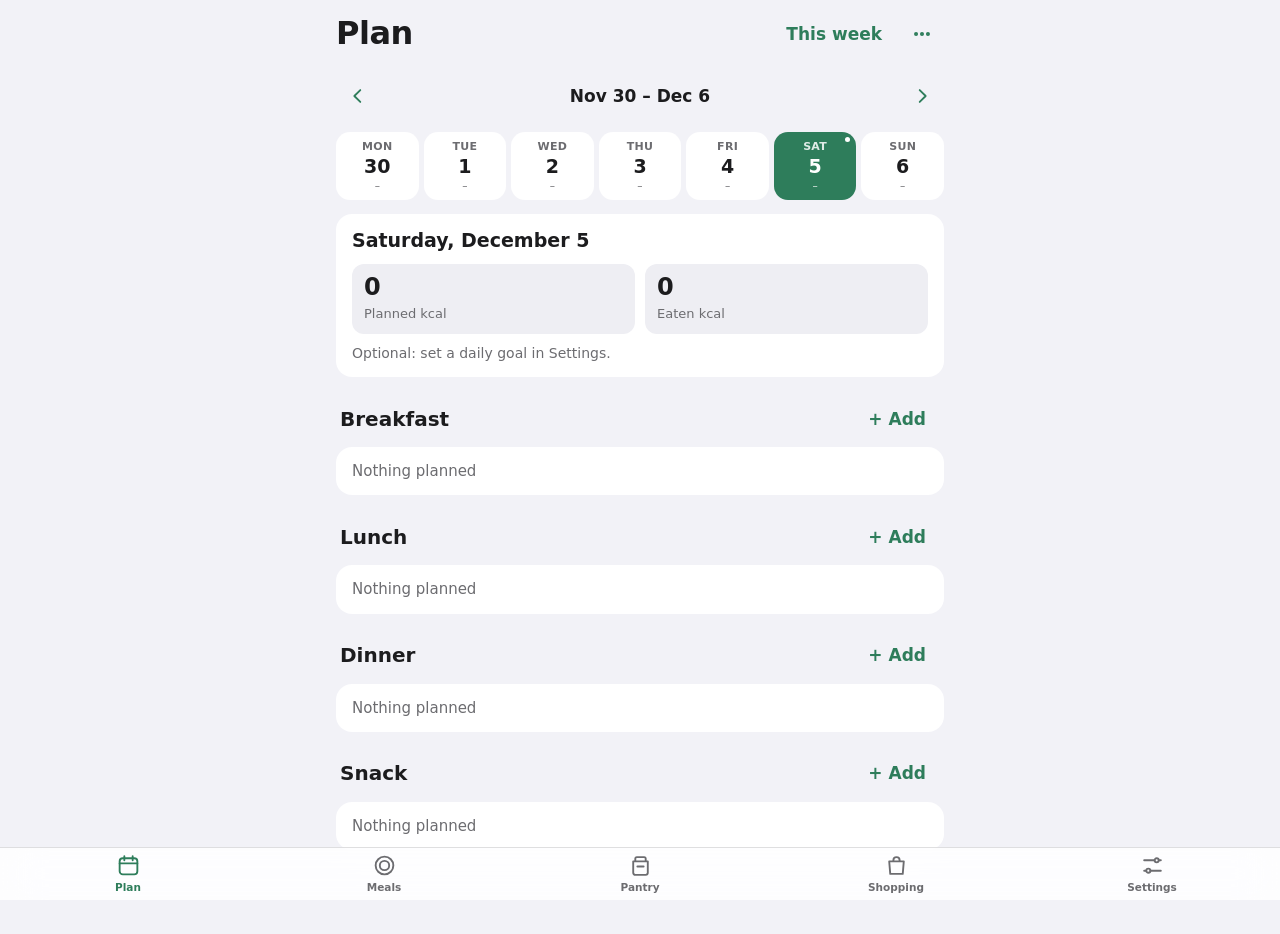
==== index.html @ 55f956f8 "Healthy Eating v1: pantry/shopping, meals with calories, weekly planner Co-Authored-By: Claude Opus " ====
<!doctype html>
<html lang="en">
<head>
<meta charset="utf-8">
<meta name="viewport" content="width=device-width, initial-scale=1, viewport-fit=cover">
<title>Healthy Eating</title>
<meta name="description" content="Plan meals, track your pantry and keep a calm eye on calories.">
<meta name="theme-color" content="#f2f2f7" media="(prefers-color-scheme: light)">
<meta name="theme-color" content="#000000" media="(prefers-color-scheme: dark)">
<meta name="color-scheme" content="light dark">
<meta name="apple-mobile-web-app-capable" content="yes">
<meta name="mobile-web-app-capable" content="yes">
<meta name="apple-mobile-web-app-status-bar-style" content="black-translucent">
<meta name="apple-mobile-web-app-title" content="Eats">
<link rel="apple-touch-icon" href="apple-touch-icon.png">
<link rel="icon" type="image/png" href="icon-192.png">
<link rel="manifest" href="manifest.webmanifest">
<link rel="stylesheet" href="styles.css">
</head>
<body>
<main id="view" aria-live="polite"></main>

<nav id="tabbar" aria-label="Main">
  <button data-tab="plan" aria-label="Plan"><svg viewBox="0 0 24 24" aria-hidden="true"><rect x="3.5" y="5" width="17" height="15.5" rx="3"/><path d="M3.5 10h17M8 3v4M16 3v4"/></svg><span>Plan</span></button>
  <button data-tab="meals" aria-label="Meals"><svg viewBox="0 0 24 24" aria-hidden="true"><circle cx="12" cy="12" r="8.5"/><circle cx="12" cy="12" r="4.5"/></svg><span>Meals</span></button>
  <button data-tab="pantry" aria-label="Pantry"><svg viewBox="0 0 24 24" aria-hidden="true"><path d="M5 8h14v11a2 2 0 0 1-2 2H7a2 2 0 0 1-2-2zM7 8V5.5A1.5 1.5 0 0 1 8.5 4h7A1.5 1.5 0 0 1 17 5.5V8M9 13h6"/></svg><span>Pantry</span></button>
  <button data-tab="shopping" aria-label="Shopping"><svg viewBox="0 0 24 24" aria-hidden="true"><path d="M5 8h14l-1 12H6zM9 8V7a3 3 0 0 1 6 0v1"/></svg><span>Shopping</span><b id="badge" hidden>0</b></button>
  <button data-tab="settings" aria-label="Settings"><svg viewBox="0 0 24 24" aria-hidden="true"><path d="M4 7h10M18 7h2M4 17h2M10 17h10"/><circle cx="16" cy="7" r="2"/><circle cx="8" cy="17" r="2"/></svg><span>Settings</span></button>
</nav>

<div id="sheets"></div>
<div id="toast" role="status" aria-live="polite" hidden></div>
<noscript><p style="padding:24px;font-family:-apple-system,sans-serif">Healthy Eating needs JavaScript to run.</p></noscript>
<script src="app.js"></script>
</body>
</html>
---- styles.css ----
:root {
  --bg: #f2f2f7; --card: #ffffff; --text: #1c1c1e; --muted: #6c6c70;
  --line: rgba(60,60,67,.16); --field: #eeeef3;
  --accent: #2e7d5b; --accent-ink: #ffffff; --accent-soft: #e0f1e7; --accent-text: #1f6045;
  --warn-soft: #fdf0d9; --warn-text: #7a4f00;
  --danger: #c93c32; --track: #e3e3e8;
  --tab-h: 52px;
  --sat: env(safe-area-inset-top, 0px); --sab: env(safe-area-inset-bottom, 0px);
  --sal: env(safe-area-inset-left, 0px); --sar: env(safe-area-inset-right, 0px);
  color-scheme: light dark;
}
@media (prefers-color-scheme: dark) {
  :root {
    --bg: #000000; --card: #1c1c1e; --text: #f2f2f7; --muted: #9a9aa1;
    --line: rgba(235,235,245,.16); --field: #2c2c2e;
    --accent: #4cc38a; --accent-ink: #04251a; --accent-soft: #15382a; --accent-text: #8fe0b8;
    --warn-soft: #3a2f14; --warn-text: #f1c872;
    --danger: #ff6b60; --track: #2c2c2e;
  }
}
* { box-sizing: border-box; -webkit-tap-highlight-color: transparent; }
html { -webkit-text-size-adjust: 100%; background: var(--bg); }
body {
  margin: 0; background: var(--bg); color: var(--text);
  font: 17px/1.35 -apple-system, BlinkMacSystemFont, "SF Pro Text", "Helvetica Neue", system-ui, sans-serif;
  -webkit-font-smoothing: antialiased; min-height: 100vh; min-height: 100dvh;
}
body.locked { overflow: hidden; }
button { font: inherit; color: inherit; background: none; border: 0; padding: 0; cursor: pointer; touch-action: manipulation; }
button:disabled { opacity: .45; cursor: default; }
input, textarea, select { font: inherit; font-size: 16px; color: var(--text); }
h1, h2, h3, p { margin: 0; }
[hidden] { display: none !important; }
:focus-visible { outline: 2px solid var(--accent); outline-offset: 2px; }

#view {
  max-width: 640px; margin: 0 auto;
  padding: calc(var(--sat) + 8px) calc(var(--sar) + 16px) calc(var(--tab-h) + var(--sab) + 32px) calc(var(--sal) + 16px);
}
.view > * + * { margin-top: 14px; }

/* header */
.top { display: flex; align-items: center; justify-content: space-between; min-height: 52px; gap: 8px; }
.top h1 { font-size: 32px; font-weight: 800; letter-spacing: -.5px; }
.top-actions { display: flex; align-items: center; gap: 4px; }
.sub { color: var(--muted); font-size: 14px; }

.icon-btn { width: 44px; height: 44px; display: inline-grid; place-items: center; border-radius: 22px; color: var(--accent); }
.icon-btn:active { background: var(--field); }
.icon-btn svg, .tick svg { width: 22px; height: 22px; fill: none; stroke: currentColor; stroke-width: 2; stroke-linecap: round; stroke-linejoin: round; }
.icon-btn.muted { color: var(--muted); }

.pill-btn { min-height: 44px; padding: 0 14px; border-radius: 22px; color: var(--accent); font-weight: 600; }
.pill-btn:active { background: var(--field); }
.btn { min-height: 48px; padding: 0 20px; border-radius: 14px; font-weight: 600; background: var(--accent); color: var(--accent-ink); display: inline-flex; align-items: center; justify-content: center; gap: 6px; }
.btn:active { filter: brightness(.92); }
.btn.secondary { background: var(--field); color: var(--text); }
.btn.tonal { background: var(--accent-soft); color: var(--accent-text); }
.btn.danger { background: var(--field); color: var(--danger); }
.btn.block { width: 100%; }

/* cards & lists */
.card { background: var(--card); border-radius: 16px; overflow: hidden; }
.pad { padding: 14px 16px; }
.group-title { font-size: 13px; font-weight: 600; text-transform: uppercase; letter-spacing: .5px; color: var(--muted); margin: 18px 4px 6px; }
.row { display: flex; align-items: center; gap: 8px; min-height: 52px; padding: 8px 8px 8px 16px; position: relative; text-align: left; width: 100%; }
.row + .row::before { content: ""; position: absolute; top: 0; left: 16px; right: 0; border-top: .5px solid var(--line); }
.row .grow { flex: 1; min-width: 0; }
.row .name { font-weight: 500; overflow-wrap: anywhere; }
.row .meta { font-size: 13px; color: var(--muted); }
button.row:active { background: var(--field); }

.empty { text-align: center; color: var(--muted); padding: 36px 24px; font-size: 15px; }
.empty strong { display: block; color: var(--text); font-size: 17px; margin-bottom: 4px; }

/* forms */
.field { display: block; }
.field > span { display: block; font-size: 13px; font-weight: 600; color: var(--muted); margin: 0 4px 6px; }
.input { width: 100%; min-height: 48px; padding: 10px 14px; border: 0; border-radius: 12px; background: var(--field); outline: none; -webkit-appearance: none; appearance: none; }
.input:focus { box-shadow: 0 0 0 2px var(--accent); }
textarea.input { min-height: 84px; resize: vertical; }
.form-row { display: flex; gap: 8px; }
.form-row > * { flex: 1; min-width: 0; }
.form-row > .btn { flex: 0 0 auto; }
.stack > * + * { margin-top: 12px; }
.err { color: var(--danger); font-size: 14px; margin: 6px 4px 0; }
.search { position: relative; }
.search .input { padding-left: 38px; }
.search svg { position: absolute; left: 12px; top: 15px; width: 18px; height: 18px; stroke: var(--muted); fill: none; stroke-width: 2; stroke-linecap: round; }

.chips { display: flex; gap: 8px; flex-wrap: wrap; }
.chip { min-height: 36px; padding: 0 14px; border-radius: 18px; background: var(--card); font-size: 15px; font-weight: 500; border: 1px solid var(--line); }
.chip[aria-pressed="true"] { background: var(--accent); color: var(--accent-ink); border-color: var(--accent); }
.seg { display: flex; background: var(--field); border-radius: 12px; padding: 3px; gap: 2px; }
.seg button { flex: 1; min-height: 44px; border-radius: 10px; font-weight: 600; font-size: 15px; color: var(--muted); }
.seg button[aria-pressed="true"] { background: var(--card); color: var(--text); box-shadow: 0 1px 3px rgba(0,0,0,.15); }

.tag { display: inline-block; font-size: 12.5px; font-weight: 600; padding: 2px 9px; border-radius: 10px; margin-top: 3px; max-width: 100%; overflow-wrap: anywhere; }
.tag.ok { background: var(--accent-soft); color: var(--accent-text); }
.tag.warn { background: var(--warn-soft); color: var(--warn-text); }
.tag.plain { background: var(--field); color: var(--muted); }
.kcal { font-variant-numeric: tabular-nums; color: var(--muted); font-size: 15px; white-space: nowrap; padding-right: 8px; }

.toggle { min-width: 64px; min-height: 36px; padding: 0 12px; border-radius: 18px; font-weight: 600; font-size: 14px; margin-right: 4px; background: var(--accent-soft); color: var(--accent-text); }
.toggle[aria-checked="false"] { background: var(--warn-soft); color: var(--warn-text); }
.toggle-wrap { min-height: 44px; display: grid; place-items: center; }

.circle { width: 44px; height: 44px; display: grid; place-items: center; flex: none; }
.circle i { width: 26px; height: 26px; border-radius: 50%; border: 2px solid var(--muted); display: grid; place-items: center; color: transparent; transition: background .12s; }
.circle i svg { width: 15px; height: 15px; fill: none; stroke: currentColor; stroke-width: 3.2; stroke-linecap: round; stroke-linejoin: round; }
.circle[aria-checked="true"] i { background: var(--accent); border-color: var(--accent); color: var(--accent-ink); }

/* plan */
.weeknav { display: flex; align-items: center; justify-content: space-between; }
.weeknav .range { font-weight: 600; font-size: 17px; text-align: center; flex: 1; }
.days { display: grid; grid-template-columns: repeat(7, 1fr); gap: 5px; }
.day { min-height: 68px; border-radius: 14px; background: var(--card); display: flex; flex-direction: column; align-items: center; justify-content: center; gap: 1px; padding: 6px 0; position: relative; }
.day .dow { font-size: 11px; font-weight: 600; text-transform: uppercase; color: var(--muted); letter-spacing: .3px; }
.day .num { font-size: 19px; font-weight: 700; line-height: 1.1; }
.day .tot { font-size: 10.5px; color: var(--muted); font-variant-numeric: tabular-nums; min-height: 13px; }
.day[aria-pressed="true"] { background: var(--accent); color: var(--accent-ink); }
.day[aria-pressed="true"] .dow, .day[aria-pressed="true"] .tot { color: inherit; opacity: .85; }
.day.today:not([aria-pressed="true"]) .num { color: var(--accent); }
.day.today::after { content: ""; position: absolute; top: 5px; right: 6px; width: 5px; height: 5px; border-radius: 50%; background: var(--accent); }
.day[aria-pressed="true"].today::after { background: var(--accent-ink); }

.summary .date { font-weight: 700; font-size: 19px; }
.stats { display: grid; grid-template-columns: 1fr 1fr; gap: 10px; margin-top: 10px; }
.stat { background: var(--field); border-radius: 12px; padding: 10px 12px; }
.stat b { display: block; font-size: 24px; font-weight: 700; font-variant-numeric: tabular-nums; line-height: 1.15; }
.stat span { font-size: 13px; color: var(--muted); }
.goal { margin-top: 12px; }
.goal .line { display: flex; justify-content: space-between; font-size: 15px; margin-bottom: 6px; }
.goal .line b { font-variant-numeric: tabular-nums; }
.bar { height: 10px; border-radius: 5px; background: var(--track); overflow: hidden; }
.bar > i { display: block; height: 100%; background: var(--accent); border-radius: 5px; transition: width .25s; }

.slot-head { display: flex; align-items: center; justify-content: space-between; margin: 20px 4px 6px; min-height: 44px; }
.slot-head h2 { font-size: 20px; font-weight: 700; }
.slot-head .sub { margin-left: 8px; font-weight: 500; }
.slot-head .left { display: flex; align-items: baseline; }
.entry { padding-left: 2px; }
.entry .name.done { color: var(--muted); }
.slot-empty { padding: 14px 16px; color: var(--muted); font-size: 15px; }

/* tab bar */
#tabbar {
  position: fixed; left: 0; right: 0; bottom: 0; z-index: 20; display: grid; grid-template-columns: repeat(5, 1fr);
  padding: 0 var(--sar) var(--sab) var(--sal);
  background: color-mix(in srgb, var(--card) 86%, transparent);
  -webkit-backdrop-filter: saturate(180%) blur(20px); backdrop-filter: saturate(180%) blur(20px);
  border-top: .5px solid var(--line);
}
#tabbar button { height: var(--tab-h); min-width: 44px; display: flex; flex-direction: column; align-items: center; justify-content: center; gap: 2px; color: var(--muted); font-size: 10.5px; font-weight: 600; position: relative; }
#tabbar svg { width: 25px; height: 25px; fill: none; stroke: currentColor; stroke-width: 1.8; stroke-linecap: round; stroke-linejoin: round; }
#tabbar button[aria-current="page"] { color: var(--accent); }
#badge { position: absolute; top: 3px; left: calc(50% + 6px); min-width: 18px; height: 18px; padding: 0 5px; border-radius: 9px; background: var(--accent); color: var(--accent-ink); font-size: 11px; line-height: 18px; text-align: center; font-weight: 700; }

/* sheets */
#sheets { position: relative; z-index: 50; }
.backdrop { position: fixed; inset: 0; background: rgba(0,0,0,.4); display: flex; align-items: flex-end; justify-content: center; animation: fade .18s ease-out; }
.sheet { background: var(--bg); width: 100%; max-width: 640px; max-height: 90vh; max-height: 90dvh; border-radius: 20px 20px 0 0; display: flex; flex-direction: column; animation: up .22s ease-out; overflow: hidden; }
.sheet-head { display: flex; align-items: center; justify-content: space-between; padding: 6px 8px 0 20px; min-height: 56px; flex: none; }
.sheet-head h2 { font-size: 20px; font-weight: 700; }
.sheet-body { overflow-y: auto; -webkit-overflow-scrolling: touch; padding: 8px 16px 16px; flex: 1; overscroll-behavior: contain; }
.sheet-foot { padding: 10px 16px calc(var(--sab) + 12px); border-top: .5px solid var(--line); background: var(--bg); flex: none; display: flex; gap: 8px; }
.sheet-foot .btn { flex: 1; }
.sheet-body > * + * { margin-top: 14px; }
.sheet .card .row { padding-left: 14px; }
@keyframes up { from { transform: translateY(40px); opacity: .6; } }
@keyframes fade { from { opacity: 0; } }

#toast { position: fixed; left: 50%; transform: translateX(-50%); bottom: calc(var(--tab-h) + var(--sab) + 14px); z-index: 80; background: #2b2b2e; color: #fff; border-radius: 14px; padding: 4px 6px 4px 16px; display: flex; align-items: center; gap: 4px; max-width: min(92vw, 520px); box-shadow: 0 6px 24px rgba(0,0,0,.3); font-size: 15px; min-height: 48px; }
#toast button { min-height: 44px; padding: 0 12px; color: #7fe0ae; font-weight: 700; }
@media (prefers-color-scheme: dark) { #toast { background: #3a3a3c; } }

.warn-banner { background: var(--warn-soft); color: var(--warn-text); border-radius: 14px; padding: 12px 14px; font-size: 14.5px; }
.pick-list { max-height: 38vh; overflow-y: auto; }
.pick-row .name { font-weight: 500; }
.pick-row[aria-checked="true"] .name { color: var(--accent-text); }
.about { text-align: center; color: var(--muted); font-size: 13px; padding: 12px 0; }
.setting-desc { color: var(--muted); font-size: 14px; margin-bottom: 10px; }
.hidden-file { position: absolute; width: 1px; height: 1px; opacity: 0; pointer-events: none; }
@media (prefers-reduced-motion: reduce) { * { animation: none !important; transition: none !important; } }
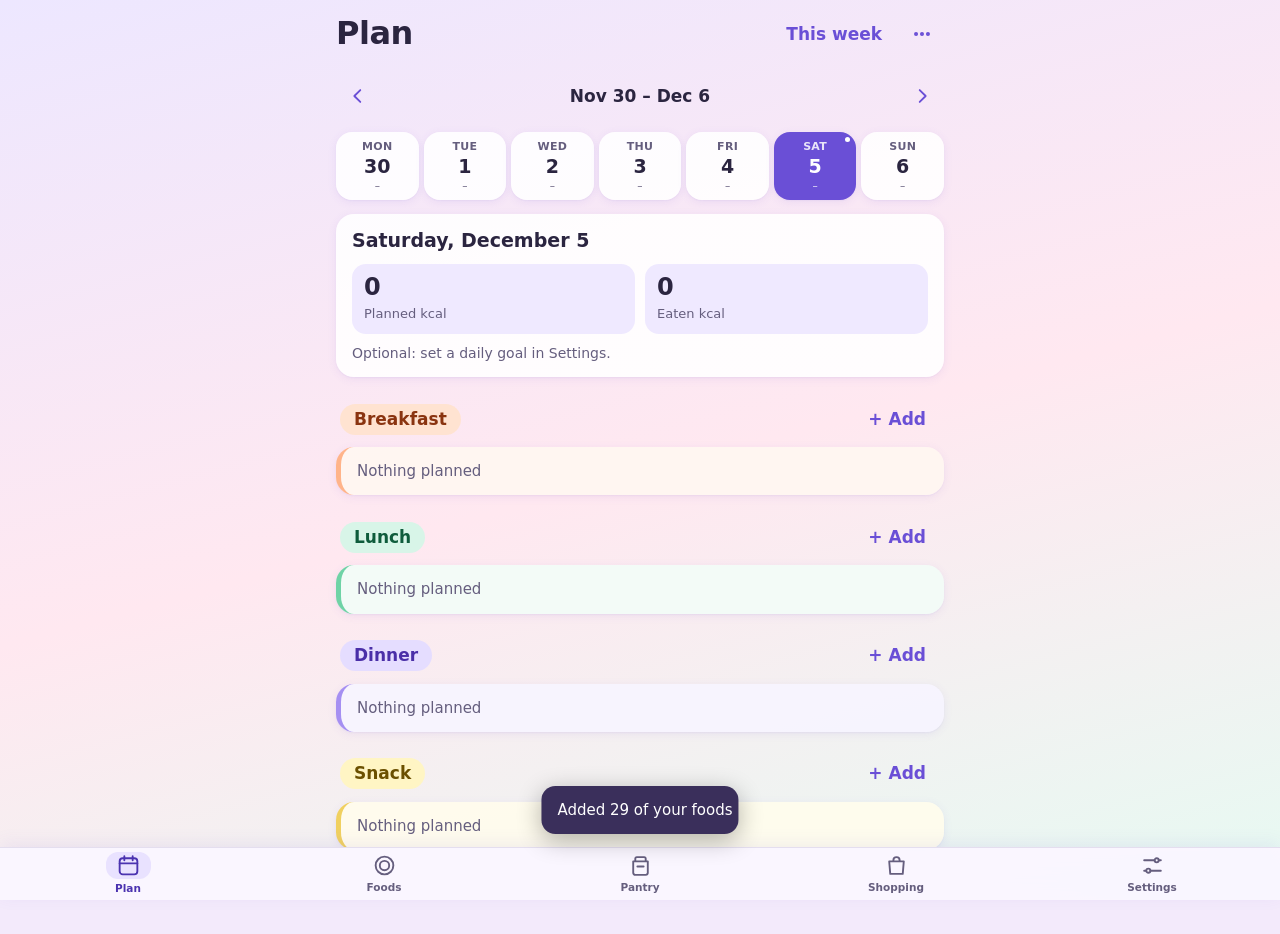
==== commit 53d56104: "v1.1: pastel theme, Foods with amounts, servings in planner, calorie lookup, starter foods Co-Author" ====
--- a/index.html
+++ b/index.html
@@ -4,13 +4,12 @@
 <meta charset="utf-8">
 <meta name="viewport" content="width=device-width, initial-scale=1, viewport-fit=cover">
 <title>Healthy Eating</title>
-<meta name="description" content="Plan meals, track your pantry and keep a calm eye on calories.">
-<meta name="theme-color" content="#f2f2f7" media="(prefers-color-scheme: light)">
-<meta name="theme-color" content="#000000" media="(prefers-color-scheme: dark)">
-<meta name="color-scheme" content="light dark">
+<meta name="description" content="Plan foods, track your pantry and keep a calm eye on calories.">
+<meta name="theme-color" content="#EDE7FF">
+<meta name="color-scheme" content="light">
 <meta name="apple-mobile-web-app-capable" content="yes">
 <meta name="mobile-web-app-capable" content="yes">
-<meta name="apple-mobile-web-app-status-bar-style" content="black-translucent">
+<meta name="apple-mobile-web-app-status-bar-style" content="default">
 <meta name="apple-mobile-web-app-title" content="Eats">
 <link rel="apple-touch-icon" href="apple-touch-icon.png">
 <link rel="icon" type="image/png" href="icon-192.png">
@@ -22,7 +21,7 @@
 
 <nav id="tabbar" aria-label="Main">
   <button data-tab="plan" aria-label="Plan"><svg viewBox="0 0 24 24" aria-hidden="true"><rect x="3.5" y="5" width="17" height="15.5" rx="3"/><path d="M3.5 10h17M8 3v4M16 3v4"/></svg><span>Plan</span></button>
-  <button data-tab="meals" aria-label="Meals"><svg viewBox="0 0 24 24" aria-hidden="true"><circle cx="12" cy="12" r="8.5"/><circle cx="12" cy="12" r="4.5"/></svg><span>Meals</span></button>
+  <button data-tab="foods" aria-label="Foods"><svg viewBox="0 0 24 24" aria-hidden="true"><circle cx="12" cy="12" r="8.5"/><circle cx="12" cy="12" r="4.5"/></svg><span>Foods</span></button>
   <button data-tab="pantry" aria-label="Pantry"><svg viewBox="0 0 24 24" aria-hidden="true"><path d="M5 8h14v11a2 2 0 0 1-2 2H7a2 2 0 0 1-2-2zM7 8V5.5A1.5 1.5 0 0 1 8.5 4h7A1.5 1.5 0 0 1 17 5.5V8M9 13h6"/></svg><span>Pantry</span></button>
   <button data-tab="shopping" aria-label="Shopping"><svg viewBox="0 0 24 24" aria-hidden="true"><path d="M5 8h14l-1 12H6zM9 8V7a3 3 0 0 1 6 0v1"/></svg><span>Shopping</span><b id="badge" hidden>0</b></button>
   <button data-tab="settings" aria-label="Settings"><svg viewBox="0 0 24 24" aria-hidden="true"><path d="M4 7h10M18 7h2M4 17h2M10 17h10"/><circle cx="16" cy="7" r="2"/><circle cx="8" cy="17" r="2"/></svg><span>Settings</span></button>
@@ -31,6 +30,7 @@
 <div id="sheets"></div>
 <div id="toast" role="status" aria-live="polite" hidden></div>
 <noscript><p style="padding:24px;font-family:-apple-system,sans-serif">Healthy Eating needs JavaScript to run.</p></noscript>
+<script src="seed-foods.js"></script>
 <script src="app.js"></script>
 </body>
 </html>
--- a/styles.css
+++ b/styles.css
@@ -1,27 +1,29 @@
+/* Always the soft pastel light theme, even when the phone is in dark mode. */
 :root {
-  --bg: #f2f2f7; --card: #ffffff; --text: #1c1c1e; --muted: #6c6c70;
-  --line: rgba(60,60,67,.16); --field: #eeeef3;
-  --accent: #2e7d5b; --accent-ink: #ffffff; --accent-soft: #e0f1e7; --accent-text: #1f6045;
-  --warn-soft: #fdf0d9; --warn-text: #7a4f00;
-  --danger: #c93c32; --track: #e3e3e8;
+  --bg: #F3EAFB; --card: rgba(255,255,255,.88); --card-solid: #FFFFFF; --sheet: #FAF7FF;
+  --text: #2B2540; --muted: #655E7E;
+  --line: rgba(90,70,140,.14); --field: #EFE9FF;
+  --accent: #6A4FD6; --accent-ink: #FFFFFF; --accent-soft: #E9E2FF; --accent-text: #4B33B0;
+  --ok-soft: #D5F5E6; --ok-text: #0F5C3C;
+  --warn-soft: #FFE0D0; --warn-text: #8A3410;
+  --est-soft: #E6DEFF; --est-text: #4A2FA8;
+  --danger: #B42318; --danger-soft: #FFE4E4; --track: #E8E0FA;
+  --shadow: 0 2px 10px rgba(106,79,214,.09), 0 1px 2px rgba(106,79,214,.06);
   --tab-h: 52px;
   --sat: env(safe-area-inset-top, 0px); --sab: env(safe-area-inset-bottom, 0px);
   --sal: env(safe-area-inset-left, 0px); --sar: env(safe-area-inset-right, 0px);
-  color-scheme: light dark;
-}
-@media (prefers-color-scheme: dark) {
-  :root {
-    --bg: #000000; --card: #1c1c1e; --text: #f2f2f7; --muted: #9a9aa1;
-    --line: rgba(235,235,245,.16); --field: #2c2c2e;
-    --accent: #4cc38a; --accent-ink: #04251a; --accent-soft: #15382a; --accent-text: #8fe0b8;
-    --warn-soft: #3a2f14; --warn-text: #f1c872;
-    --danger: #ff6b60; --track: #2c2c2e;
-  }
-}
+  color-scheme: light;
+}
+[data-slot="breakfast"] { --slot-bg: #FFE3D1; --slot-bd: #FFB48A; --slot-ink: #8A3410; }
+[data-slot="lunch"]     { --slot-bg: #D8F5E8; --slot-bd: #6FD3A6; --slot-ink: #0F5C3C; }
+[data-slot="dinner"]    { --slot-bg: #E5DDFF; --slot-bd: #A58FF2; --slot-ink: #4A2FA8; }
+[data-slot="snack"]     { --slot-bg: #FFF5C4; --slot-bd: #F0D060; --slot-ink: #6B5000; }
 * { box-sizing: border-box; -webkit-tap-highlight-color: transparent; }
 html { -webkit-text-size-adjust: 100%; background: var(--bg); }
+/* fixed gradient on a pseudo-element so it does not jump on scroll (iOS ignores background-attachment: fixed) */
+body::before { content: ""; position: fixed; inset: 0; z-index: -1; background: linear-gradient(165deg, #EDE7FF 0%, #FFE8F0 52%, #E6FAF2 100%); }
 body {
-  margin: 0; background: var(--bg); color: var(--text);
+  margin: 0; background: transparent; color: var(--text);
   font: 17px/1.35 -apple-system, BlinkMacSystemFont, "SF Pro Text", "Helvetica Neue", system-ui, sans-serif;
   -webkit-font-smoothing: antialiased; min-height: 100vh; min-height: 100dvh;
 }
@@ -52,15 +54,15 @@
 
 .pill-btn { min-height: 44px; padding: 0 14px; border-radius: 22px; color: var(--accent); font-weight: 600; }
 .pill-btn:active { background: var(--field); }
-.btn { min-height: 48px; padding: 0 20px; border-radius: 14px; font-weight: 600; background: var(--accent); color: var(--accent-ink); display: inline-flex; align-items: center; justify-content: center; gap: 6px; }
+.btn { min-height: 48px; padding: 0 20px; border-radius: 16px; font-weight: 600; background: var(--accent); color: var(--accent-ink); display: inline-flex; align-items: center; justify-content: center; gap: 6px; }
 .btn:active { filter: brightness(.92); }
 .btn.secondary { background: var(--field); color: var(--text); }
 .btn.tonal { background: var(--accent-soft); color: var(--accent-text); }
-.btn.danger { background: var(--field); color: var(--danger); }
+.btn.danger { background: var(--danger-soft); color: var(--danger); }
 .btn.block { width: 100%; }
 
 /* cards & lists */
-.card { background: var(--card); border-radius: 16px; overflow: hidden; }
+.card { background: var(--card); border-radius: 18px; overflow: hidden; box-shadow: var(--shadow); }
 .pad { padding: 14px 16px; }
 .group-title { font-size: 13px; font-weight: 600; text-transform: uppercase; letter-spacing: .5px; color: var(--muted); margin: 18px 4px 6px; }
 .row { display: flex; align-items: center; gap: 8px; min-height: 52px; padding: 8px 8px 8px 16px; position: relative; text-align: left; width: 100%; }
@@ -89,19 +91,20 @@
 .search svg { position: absolute; left: 12px; top: 15px; width: 18px; height: 18px; stroke: var(--muted); fill: none; stroke-width: 2; stroke-linecap: round; }
 
 .chips { display: flex; gap: 8px; flex-wrap: wrap; }
-.chip { min-height: 36px; padding: 0 14px; border-radius: 18px; background: var(--card); font-size: 15px; font-weight: 500; border: 1px solid var(--line); }
+.chip { min-height: 36px; padding: 0 14px; border-radius: 18px; background: var(--card-solid); font-size: 15px; font-weight: 500; border: 1px solid var(--line); }
 .chip[aria-pressed="true"] { background: var(--accent); color: var(--accent-ink); border-color: var(--accent); }
 .seg { display: flex; background: var(--field); border-radius: 12px; padding: 3px; gap: 2px; }
 .seg button { flex: 1; min-height: 44px; border-radius: 10px; font-weight: 600; font-size: 15px; color: var(--muted); }
-.seg button[aria-pressed="true"] { background: var(--card); color: var(--text); box-shadow: 0 1px 3px rgba(0,0,0,.15); }
+.seg button[aria-pressed="true"] { background: var(--card-solid); color: var(--accent-text); box-shadow: 0 1px 4px rgba(106,79,214,.2); }
 
 .tag { display: inline-block; font-size: 12.5px; font-weight: 600; padding: 2px 9px; border-radius: 10px; margin-top: 3px; max-width: 100%; overflow-wrap: anywhere; }
-.tag.ok { background: var(--accent-soft); color: var(--accent-text); }
+.tag.ok { background: var(--ok-soft); color: var(--ok-text); }
+.tag.est { background: var(--est-soft); color: var(--est-text); }
 .tag.warn { background: var(--warn-soft); color: var(--warn-text); }
 .tag.plain { background: var(--field); color: var(--muted); }
 .kcal { font-variant-numeric: tabular-nums; color: var(--muted); font-size: 15px; white-space: nowrap; padding-right: 8px; }
 
-.toggle { min-width: 64px; min-height: 36px; padding: 0 12px; border-radius: 18px; font-weight: 600; font-size: 14px; margin-right: 4px; background: var(--accent-soft); color: var(--accent-text); }
+.toggle { min-width: 64px; min-height: 36px; padding: 0 12px; border-radius: 18px; font-weight: 600; font-size: 14px; margin-right: 4px; background: var(--ok-soft); color: var(--ok-text); }
 .toggle[aria-checked="false"] { background: var(--warn-soft); color: var(--warn-text); }
 .toggle-wrap { min-height: 44px; display: grid; place-items: center; }
 
@@ -114,7 +117,7 @@
 .weeknav { display: flex; align-items: center; justify-content: space-between; }
 .weeknav .range { font-weight: 600; font-size: 17px; text-align: center; flex: 1; }
 .days { display: grid; grid-template-columns: repeat(7, 1fr); gap: 5px; }
-.day { min-height: 68px; border-radius: 14px; background: var(--card); display: flex; flex-direction: column; align-items: center; justify-content: center; gap: 1px; padding: 6px 0; position: relative; }
+.day { min-height: 68px; border-radius: 16px; background: var(--card); box-shadow: var(--shadow); display: flex; flex-direction: column; align-items: center; justify-content: center; gap: 1px; padding: 6px 0; position: relative; }
 .day .dow { font-size: 11px; font-weight: 600; text-transform: uppercase; color: var(--muted); letter-spacing: .3px; }
 .day .num { font-size: 19px; font-weight: 700; line-height: 1.1; }
 .day .tot { font-size: 10.5px; color: var(--muted); font-variant-numeric: tabular-nums; min-height: 13px; }
@@ -126,17 +129,18 @@
 
 .summary .date { font-weight: 700; font-size: 19px; }
 .stats { display: grid; grid-template-columns: 1fr 1fr; gap: 10px; margin-top: 10px; }
-.stat { background: var(--field); border-radius: 12px; padding: 10px 12px; }
+.stat { background: var(--field); border-radius: 14px; padding: 10px 12px; }
 .stat b { display: block; font-size: 24px; font-weight: 700; font-variant-numeric: tabular-nums; line-height: 1.15; }
 .stat span { font-size: 13px; color: var(--muted); }
 .goal { margin-top: 12px; }
 .goal .line { display: flex; justify-content: space-between; font-size: 15px; margin-bottom: 6px; }
 .goal .line b { font-variant-numeric: tabular-nums; }
 .bar { height: 10px; border-radius: 5px; background: var(--track); overflow: hidden; }
-.bar > i { display: block; height: 100%; background: var(--accent); border-radius: 5px; transition: width .25s; }
+.bar > i { display: block; height: 100%; background: linear-gradient(90deg, #B7A4FF, #FF9EC4); border-radius: 5px; transition: width .25s; }
 
 .slot-head { display: flex; align-items: center; justify-content: space-between; margin: 20px 4px 6px; min-height: 44px; }
-.slot-head h2 { font-size: 20px; font-weight: 700; }
+.slot-head h2 { font-size: 17px; font-weight: 700; padding: 4px 14px; border-radius: 16px; background: var(--slot-bg, var(--field)); color: var(--slot-ink, var(--text)); }
+section[data-slot] > .card { border-left: 5px solid var(--slot-bd); background: rgba(255,255,255,.88); background: color-mix(in srgb, var(--slot-bg) 28%, rgba(255,255,255,.9)); }
 .slot-head .sub { margin-left: 8px; font-weight: 500; }
 .slot-head .left { display: flex; align-items: baseline; }
 .entry { padding-left: 2px; }
@@ -147,32 +151,34 @@
 #tabbar {
   position: fixed; left: 0; right: 0; bottom: 0; z-index: 20; display: grid; grid-template-columns: repeat(5, 1fr);
   padding: 0 var(--sar) var(--sab) var(--sal);
-  background: color-mix(in srgb, var(--card) 86%, transparent);
+  background: rgba(250,246,255,.97);
   -webkit-backdrop-filter: saturate(180%) blur(20px); backdrop-filter: saturate(180%) blur(20px);
   border-top: .5px solid var(--line);
+  box-shadow: 0 -4px 18px rgba(106,79,214,.08);
 }
 #tabbar button { height: var(--tab-h); min-width: 44px; display: flex; flex-direction: column; align-items: center; justify-content: center; gap: 2px; color: var(--muted); font-size: 10.5px; font-weight: 600; position: relative; }
 #tabbar svg { width: 25px; height: 25px; fill: none; stroke: currentColor; stroke-width: 1.8; stroke-linecap: round; stroke-linejoin: round; }
-#tabbar button[aria-current="page"] { color: var(--accent); }
+#tabbar button[aria-current="page"] { color: var(--accent-text); }
+#tabbar button[aria-current="page"] svg { background: var(--accent-soft); border-radius: 12px; padding: 1px 10px; box-sizing: content-box; stroke: var(--accent-text); }
 #badge { position: absolute; top: 3px; left: calc(50% + 6px); min-width: 18px; height: 18px; padding: 0 5px; border-radius: 9px; background: var(--accent); color: var(--accent-ink); font-size: 11px; line-height: 18px; text-align: center; font-weight: 700; }
 
 /* sheets */
 #sheets { position: relative; z-index: 50; }
-.backdrop { position: fixed; inset: 0; background: rgba(0,0,0,.4); display: flex; align-items: flex-end; justify-content: center; animation: fade .18s ease-out; }
-.sheet { background: var(--bg); width: 100%; max-width: 640px; max-height: 90vh; max-height: 90dvh; border-radius: 20px 20px 0 0; display: flex; flex-direction: column; animation: up .22s ease-out; overflow: hidden; }
+.backdrop { position: fixed; inset: 0; background: rgba(60,40,110,.32); display: flex; align-items: flex-end; justify-content: center; animation: fade .18s ease-out; }
+.sheet { background: var(--sheet); width: 100%; max-width: 640px; max-height: 90vh; max-height: 90dvh; border-radius: 20px 20px 0 0; display: flex; flex-direction: column; animation: up .22s ease-out; overflow: hidden; }
 .sheet-head { display: flex; align-items: center; justify-content: space-between; padding: 6px 8px 0 20px; min-height: 56px; flex: none; }
 .sheet-head h2 { font-size: 20px; font-weight: 700; }
 .sheet-body { overflow-y: auto; -webkit-overflow-scrolling: touch; padding: 8px 16px 16px; flex: 1; overscroll-behavior: contain; }
-.sheet-foot { padding: 10px 16px calc(var(--sab) + 12px); border-top: .5px solid var(--line); background: var(--bg); flex: none; display: flex; gap: 8px; }
+.sheet-foot { padding: 10px 16px calc(var(--sab) + 12px); border-top: .5px solid var(--line); background: var(--sheet); flex: none; display: flex; gap: 8px; }
 .sheet-foot .btn { flex: 1; }
 .sheet-body > * + * { margin-top: 14px; }
 .sheet .card .row { padding-left: 14px; }
+.sheet .card { box-shadow: none; background: var(--card-solid); }
 @keyframes up { from { transform: translateY(40px); opacity: .6; } }
 @keyframes fade { from { opacity: 0; } }
 
-#toast { position: fixed; left: 50%; transform: translateX(-50%); bottom: calc(var(--tab-h) + var(--sab) + 14px); z-index: 80; background: #2b2b2e; color: #fff; border-radius: 14px; padding: 4px 6px 4px 16px; display: flex; align-items: center; gap: 4px; max-width: min(92vw, 520px); box-shadow: 0 6px 24px rgba(0,0,0,.3); font-size: 15px; min-height: 48px; }
-#toast button { min-height: 44px; padding: 0 12px; color: #7fe0ae; font-weight: 700; }
-@media (prefers-color-scheme: dark) { #toast { background: #3a3a3c; } }
+#toast { position: fixed; left: 50%; transform: translateX(-50%); bottom: calc(var(--tab-h) + var(--sab) + 14px); z-index: 80; background: #3A2F5B; color: #fff; border-radius: 14px; padding: 4px 6px 4px 16px; display: flex; align-items: center; gap: 4px; max-width: min(92vw, 520px); box-shadow: 0 6px 24px rgba(0,0,0,.3); font-size: 15px; min-height: 48px; }
+#toast button { min-height: 44px; padding: 0 12px; color: #CFC2FF; font-weight: 700; }
 
 .warn-banner { background: var(--warn-soft); color: var(--warn-text); border-radius: 14px; padding: 12px 14px; font-size: 14.5px; }
 .pick-list { max-height: 38vh; overflow-y: auto; }
@@ -182,3 +188,44 @@
 .setting-desc { color: var(--muted); font-size: 14px; margin-bottom: 10px; }
 .hidden-file { position: absolute; width: 1px; height: 1px; opacity: 0; pointer-events: none; }
 @media (prefers-reduced-motion: reduce) { * { animation: none !important; transition: none !important; } }
+
+/* v1.1 additions */
+.chip-row { display: flex; flex-wrap: wrap; gap: 6px; align-items: center; }
+.row .rt { text-align: right; flex: none; padding-right: 8px; }
+.row .rt .kcal { padding-right: 0; display: block; color: var(--text); font-weight: 600; }
+.row .sv { font-size: 13px; color: var(--muted); overflow-wrap: anywhere; }
+.kcal.unk { color: var(--muted); font-weight: 500; }
+.note-line { font-size: 13.5px; color: var(--warn-text); background: var(--warn-soft); border-radius: 12px; padding: 7px 12px; margin-top: 10px; }
+.hint { font-size: 13px; color: var(--muted); margin: 6px 4px 0; }
+.cal-row { align-items: stretch; }
+.cal-row .btn { min-height: 48px; padding: 0 14px; font-size: 15px; }
+.input:disabled { opacity: 1; color: var(--muted); background: var(--track); }
+.comp { background: var(--field); border-radius: 16px; padding: 10px; display: grid; gap: 8px; }
+.comp .r1 { display: flex; gap: 6px; align-items: center; }
+.comp .r1 .input, .comp .r2 .input { background: var(--card-solid); }
+.comp .r1 .input { flex: 1; min-width: 0; }
+.comp .r2 { display: grid; grid-template-columns: 1fr 96px 48px; gap: 6px; }
+.comp .r2 .btn { padding: 0; min-height: 48px; }
+.comp .r2 .btn svg, .cal-row .btn svg { width: 20px; height: 20px; fill: none; stroke: currentColor; stroke-width: 2; stroke-linecap: round; }
+.comp select.input { padding-right: 8px; }
+.total-line { display: flex; justify-content: space-between; align-items: baseline; padding: 8px 4px 0; font-weight: 600; }
+.total-line b { font-size: 20px; font-variant-numeric: tabular-nums; }
+.stepper { display: grid; gap: 10px; }
+.stepper .chips { gap: 6px; }
+.stepper .chip { min-width: 52px; padding: 0 12px; font-size: 16px; }
+.step-ctl { display: flex; align-items: center; justify-content: center; gap: 14px; }
+.step-ctl button { width: 48px; height: 48px; border-radius: 24px; background: var(--accent-soft); color: var(--accent-text); display: grid; place-items: center; }
+.step-ctl button svg { width: 22px; height: 22px; fill: none; stroke: currentColor; stroke-width: 2.4; stroke-linecap: round; }
+.step-ctl output { min-width: 84px; text-align: center; font-size: 26px; font-weight: 700; font-variant-numeric: tabular-nums; }
+.preview { text-align: center; color: var(--accent-text); font-weight: 600; background: var(--accent-soft); border-radius: 12px; padding: 8px 10px; overflow-wrap: anywhere; }
+.lk-status { color: var(--muted); font-size: 14.5px; padding: 4px; }
+.lk-status.bad { color: var(--warn-text); background: var(--warn-soft); border-radius: 12px; padding: 10px 12px; }
+.lk-list .row { align-items: flex-start; padding-top: 10px; padding-bottom: 10px; }
+.src { display: inline-block; font-size: 11.5px; font-weight: 700; padding: 1px 8px; border-radius: 9px; margin-right: 6px; }
+.src.off { background: var(--ok-soft); color: var(--ok-text); }
+.src.usda { background: var(--est-soft); color: var(--est-text); }
+.attrib { text-align: center; font-size: 12px; color: var(--muted); }
+.attrib a { color: var(--accent-text); }
+.big-kcal { font-size: 28px; font-weight: 700; }
+.ing-row .amt { font-size: 13px; color: var(--muted); overflow-wrap: anywhere; }
+select.input { background-image: url("data:image/svg+xml,%3Csvg xmlns='http://www.w3.org/2000/svg' viewBox='0 0 24 24' fill='none' stroke='%23655E7E' stroke-width='2.4' stroke-linecap='round' stroke-linejoin='round'%3E%3Cpath d='M6 9l6 6 6-6'/%3E%3C/svg%3E"); background-repeat: no-repeat; background-position: right 12px center; background-size: 18px; padding-right: 38px; }
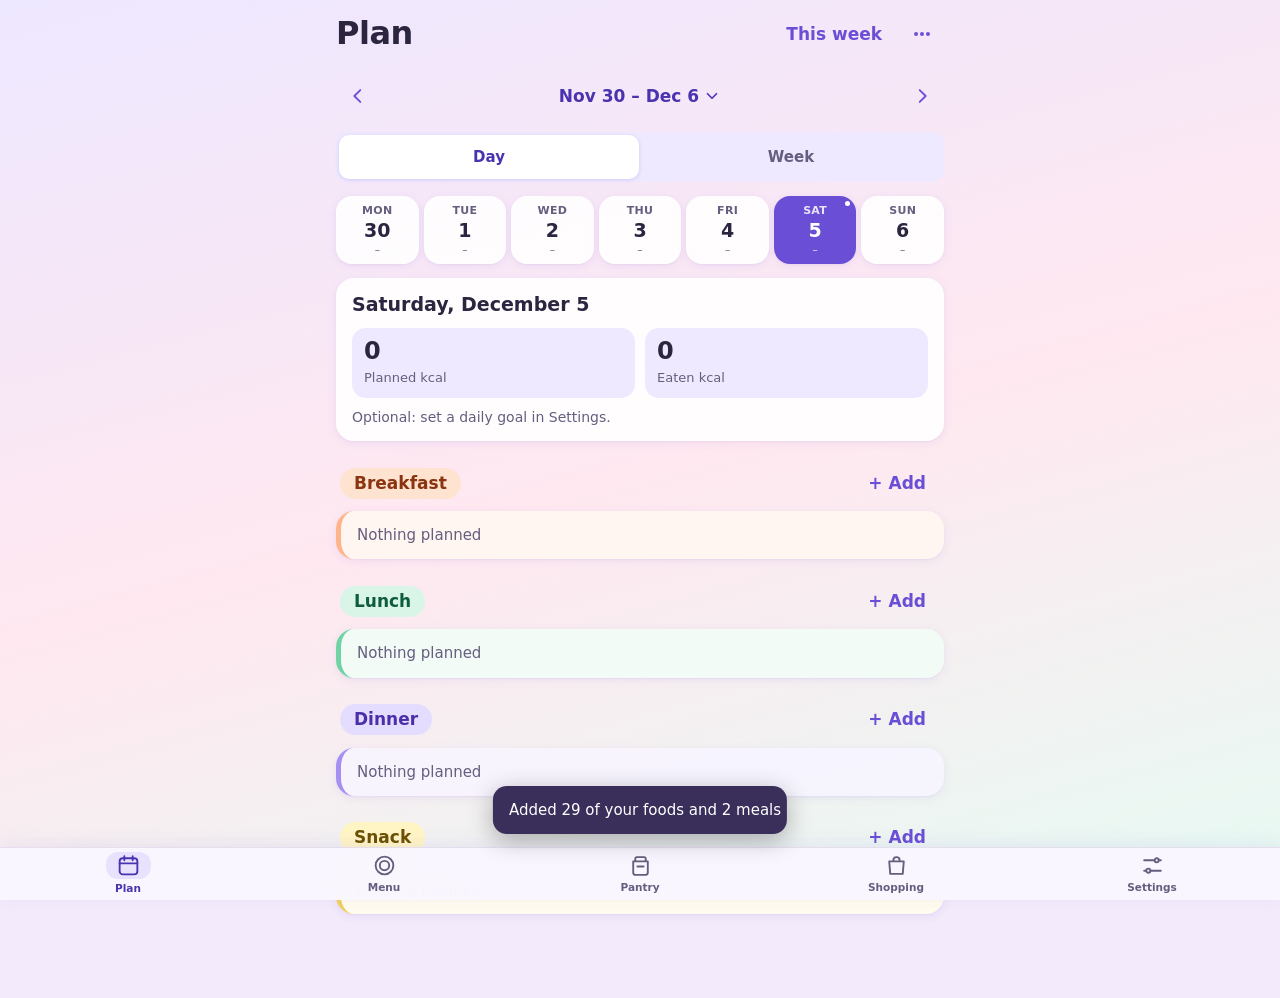
==== commit 9ca89ad8: "v1.2: meals vs foods, missing-ingredient style, week planner + picker, pictures Co-Authored-By: Clau" ====
--- a/index.html
+++ b/index.html
@@ -21,7 +21,7 @@
 
 <nav id="tabbar" aria-label="Main">
   <button data-tab="plan" aria-label="Plan"><svg viewBox="0 0 24 24" aria-hidden="true"><rect x="3.5" y="5" width="17" height="15.5" rx="3"/><path d="M3.5 10h17M8 3v4M16 3v4"/></svg><span>Plan</span></button>
-  <button data-tab="foods" aria-label="Foods"><svg viewBox="0 0 24 24" aria-hidden="true"><circle cx="12" cy="12" r="8.5"/><circle cx="12" cy="12" r="4.5"/></svg><span>Foods</span></button>
+  <button data-tab="menu" aria-label="Menu"><svg viewBox="0 0 24 24" aria-hidden="true"><circle cx="12" cy="12" r="8.5"/><circle cx="12" cy="12" r="4.5"/></svg><span>Menu</span></button>
   <button data-tab="pantry" aria-label="Pantry"><svg viewBox="0 0 24 24" aria-hidden="true"><path d="M5 8h14v11a2 2 0 0 1-2 2H7a2 2 0 0 1-2-2zM7 8V5.5A1.5 1.5 0 0 1 8.5 4h7A1.5 1.5 0 0 1 17 5.5V8M9 13h6"/></svg><span>Pantry</span></button>
   <button data-tab="shopping" aria-label="Shopping"><svg viewBox="0 0 24 24" aria-hidden="true"><path d="M5 8h14l-1 12H6zM9 8V7a3 3 0 0 1 6 0v1"/></svg><span>Shopping</span><b id="badge" hidden>0</b></button>
   <button data-tab="settings" aria-label="Settings"><svg viewBox="0 0 24 24" aria-hidden="true"><path d="M4 7h10M18 7h2M4 17h2M10 17h10"/><circle cx="16" cy="7" r="2"/><circle cx="8" cy="17" r="2"/></svg><span>Settings</span></button>
@@ -31,6 +31,7 @@
 <div id="toast" role="status" aria-live="polite" hidden></div>
 <noscript><p style="padding:24px;font-family:-apple-system,sans-serif">Healthy Eating needs JavaScript to run.</p></noscript>
 <script src="seed-foods.js"></script>
+<script src="emoji.js"></script>
 <script src="app.js"></script>
 </body>
 </html>
--- a/styles.css
+++ b/styles.css
@@ -229,3 +229,97 @@
 .big-kcal { font-size: 28px; font-weight: 700; }
 .ing-row .amt { font-size: 13px; color: var(--muted); overflow-wrap: anywhere; }
 select.input { background-image: url("data:image/svg+xml,%3Csvg xmlns='http://www.w3.org/2000/svg' viewBox='0 0 24 24' fill='none' stroke='%23655E7E' stroke-width='2.4' stroke-linecap='round' stroke-linejoin='round'%3E%3Cpath d='M6 9l6 6 6-6'/%3E%3C/svg%3E"); background-repeat: no-repeat; background-position: right 12px center; background-size: 18px; padding-right: 38px; }
+
+/* ===== v1.2: pictures, meals, missing ingredients, week planning ===== */
+:root { --need-bg: #FFE4E1; --need-bd: #E08AA0; --need-ink: #8A1538; }
+
+.tile { --ts: 48px; width: var(--ts); height: var(--ts); border-radius: calc(var(--ts) * .3); display: grid; place-items: center; flex: none; overflow: hidden;
+  background: var(--tb, #E9E2FF); font-size: calc(var(--ts) * .56); line-height: 1; box-shadow: inset 0 0 0 1px rgba(90,70,140,.08);
+  font-family: "Apple Color Emoji", "Segoe UI Emoji", "Noto Color Emoji", sans-serif; user-select: none; -webkit-user-select: none; }
+.tile img { width: 100%; height: 100%; object-fit: cover; display: block; }
+.t24 { --ts: 24px; } .t32 { --ts: 32px; } .t36 { --ts: 36px; } .t44 { --ts: 44px; } .t52 { --ts: 52px; } .t72 { --ts: 72px; } .t120 { --ts: 120px; }
+.row.has-tile { gap: 12px; padding-left: 12px; }
+.row.entry { gap: 6px; }
+.sheet .card .row.has-tile { padding-left: 12px; }
+.sv.clamp { display: -webkit-box; -webkit-line-clamp: 2; -webkit-box-orient: vertical; overflow: hidden; }
+
+/* missing ingredients: warm rose card with a dashed border and a cart line */
+.row.needs { background: var(--need-bg); border: 1.5px dashed var(--need-bd); border-radius: 14px; margin: 4px 6px; width: calc(100% - 12px); padding-right: 6px; }
+.row.needs::before, .row.needs + .row::before { display: none; }
+button.row.needs:active { background: #FFD3CF; }
+.sheet .card .row.needs { background: var(--need-bg); }
+.pickup { display: inline-flex; align-items: flex-start; gap: 5px; font-size: 13px; font-weight: 600; line-height: 1.3; color: var(--need-ink); text-align: left; margin-top: 3px; max-width: 100%; overflow-wrap: anywhere; }
+.pickup svg { width: 14px; height: 14px; flex: none; margin-top: 2px; fill: none; stroke: currentColor; stroke-width: 2; stroke-linecap: round; stroke-linejoin: round; }
+button.pickup { min-height: 28px; padding: 3px 0; text-decoration: underline dotted; text-underline-offset: 3px; }
+.row.needs .name, .wk-entry.needs .nm { color: #3B1020; }
+
+/* picture buttons and picker */
+.pic-btn { display: flex; flex-direction: column; align-items: center; gap: 3px; flex: none; border-radius: 22px; }
+.pic-btn:active { opacity: .8; }
+.pic-hint { font-size: 12px; font-weight: 600; color: var(--accent-text); }
+.form-row.pic-row { align-items: center; }
+.form-row.pic-row > .pic-btn { flex: 0 0 auto; }
+.emoji-grid { display: grid; grid-template-columns: repeat(6, 1fr); gap: 6px; }
+.emoji-grid button { height: 48px; border-radius: 12px; background: var(--card-solid); font-size: 26px; line-height: 1; border: 1px solid var(--line); font-family: "Apple Color Emoji", "Segoe UI Emoji", "Noto Color Emoji", sans-serif; }
+.emoji-grid button:active { background: var(--accent-soft); }
+.btn svg { width: 20px; height: 20px; fill: none; stroke: currentColor; stroke-width: 2; stroke-linecap: round; stroke-linejoin: round; }
+.detail-top { display: grid; justify-items: center; gap: 6px; text-align: center; }
+.detail-top .chip-row { justify-content: center; }
+.pick-head { display: flex; align-items: center; gap: 12px; }
+.pick-head .grow { min-width: 0; }
+.pick-head .sv { overflow-wrap: anywhere; font-size: 13px; color: var(--muted); }
+
+/* meal editor */
+.mi { background: var(--card-solid); border: 1px solid var(--line); border-radius: 16px; padding: 10px; display: grid; gap: 10px; }
+.mi-top { display: flex; align-items: center; gap: 10px; }
+.mi-top .grow { flex: 1; min-width: 0; }
+.mi-top .name { font-weight: 500; overflow-wrap: anywhere; }
+.mi-top .sv { font-size: 13px; color: var(--muted); overflow-wrap: anywhere; }
+.mi-top .kcal { padding-right: 0; }
+.mi .stepper .chip { min-width: 46px; padding: 0 10px; }
+
+/* plan: week title button, week overview */
+.weeknav .range-btn { display: inline-flex; align-items: center; justify-content: center; gap: 4px; min-height: 44px; color: var(--accent-text); }
+.weeknav .range-btn svg { width: 18px; height: 18px; fill: none; stroke: currentColor; stroke-width: 2.2; stroke-linecap: round; stroke-linejoin: round; }
+.wk-sum { display: flex; justify-content: space-between; align-items: baseline; }
+.wk-sum b { font-size: 20px; font-variant-numeric: tabular-nums; }
+.daycard { padding: 4px 12px 6px; }
+.daycard.today { box-shadow: 0 0 0 2px var(--accent), var(--shadow); }
+.dc-head { display: flex; align-items: center; justify-content: space-between; gap: 8px; min-height: 48px; }
+.dc-name { min-height: 44px; display: inline-flex; align-items: baseline; gap: 8px; text-align: left; color: var(--accent-text); }
+.dc-name b { font-size: 19px; font-weight: 800; }
+.dc-name span { font-size: 15px; color: var(--muted); font-weight: 500; }
+.dc-tot { font-size: 14px; font-weight: 600; font-variant-numeric: tabular-nums; color: var(--muted); text-align: right; }
+.dc-tot.over { color: var(--warn-text); }
+.pill { font-size: 13px; font-weight: 700; padding: 3px 11px; border-radius: 12px; background: var(--slot-bg); color: var(--slot-ink); }
+.wk-empty { display: flex; align-items: center; justify-content: space-between; width: 100%; min-height: 44px; border-top: .5px solid var(--line); text-align: left; }
+.wk-add { color: var(--accent-text); font-weight: 600; font-size: 14px; padding-right: 4px; }
+.wk-slot { border-top: .5px solid var(--line); padding-bottom: 4px; }
+.wk-hd { display: flex; align-items: center; gap: 8px; min-height: 44px; }
+.wk-hd .sp { flex: 1; }
+.wk-hd .icon-btn { width: 40px; height: 40px; }
+.wk-entry { border-radius: 12px; }
+.wk-main { display: flex; align-items: center; gap: 10px; width: 100%; text-align: left; min-height: 44px; padding: 3px 2px; }
+.wk-main .nm { flex: 1; min-width: 0; font-weight: 500; font-size: 15.5px; overflow-wrap: anywhere; }
+.wk-main .nm.done { color: var(--muted); text-decoration: line-through; }
+.wk-main .k { font-size: 14px; color: var(--muted); font-variant-numeric: tabular-nums; white-space: nowrap; }
+.wk-entry.needs { background: var(--need-bg); border: 1.5px dashed var(--need-bd); padding: 2px 8px 6px; margin: 2px 0; }
+
+/* calendar */
+.cal-head { display: flex; align-items: center; justify-content: space-between; }
+.cal-head b { font-size: 17px; }
+.cal-dow, .cal-week { display: grid; grid-template-columns: repeat(7, 1fr); }
+.cal-dow span { text-align: center; font-size: 12px; font-weight: 700; color: var(--muted); padding: 4px 0; }
+.cal-week { border-radius: 14px; padding: 1px 0; }
+.cal-week.sel { background: var(--accent-soft); box-shadow: inset 0 0 0 1.5px var(--accent); }
+.cal-day { min-height: 44px; border-radius: 12px; font-size: 16px; font-weight: 600; font-variant-numeric: tabular-nums; }
+.cal-day.out { font-weight: 400; color: var(--muted); }
+.cal-day.today { color: var(--accent-text); text-decoration: underline; text-underline-offset: 4px; }
+.cal-day[aria-pressed="true"] { background: var(--accent); color: var(--accent-ink); text-decoration: none; }
+.daypick { display: grid; grid-template-columns: repeat(7, 1fr); gap: 5px; }
+.daypick button { min-height: 58px; border-radius: 14px; background: var(--card-solid); border: 1px solid var(--line); display: flex; flex-direction: column; align-items: center; justify-content: center; font-size: 11px; font-weight: 600; text-transform: uppercase; color: var(--muted); }
+.daypick button b { font-size: 18px; color: var(--text); text-transform: none; }
+.daypick button[aria-pressed="true"] { background: var(--accent); border-color: var(--accent); color: var(--accent-ink); }
+.daypick button[aria-pressed="true"] b { color: var(--accent-ink); }
+.sheet-body { overflow-x: hidden; }
+.pick-list { max-height: 42vh; }
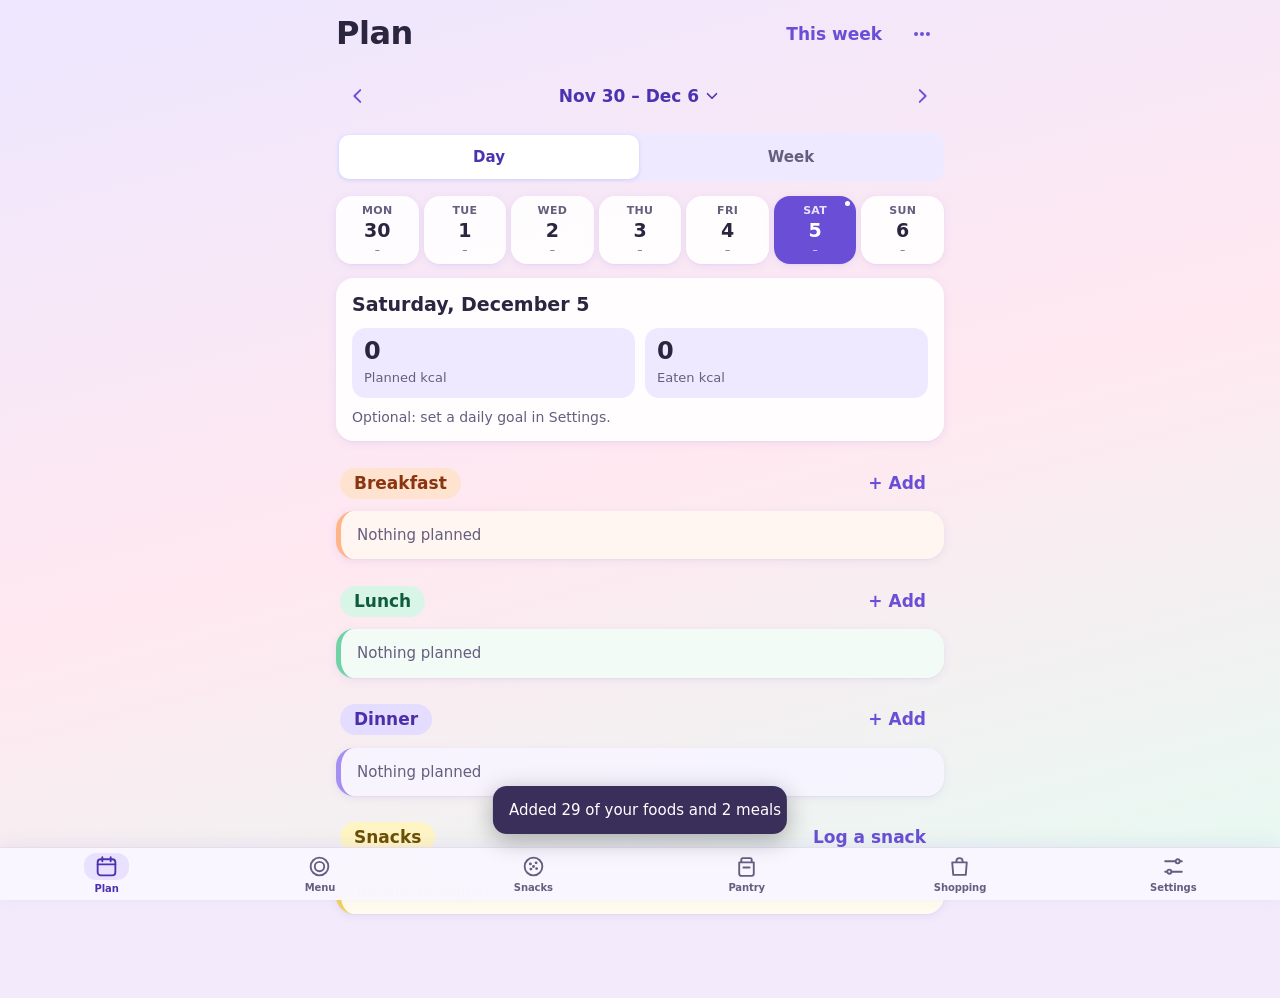
==== commit a1b7d4b3: "phone 1.3.0: Snacks tab (logged, not planned), schema v4 Snacks are foods flagged snack:true, logged" ====
--- a/index.html
+++ b/index.html
@@ -22,6 +22,7 @@
 <nav id="tabbar" aria-label="Main">
   <button data-tab="plan" aria-label="Plan"><svg viewBox="0 0 24 24" aria-hidden="true"><rect x="3.5" y="5" width="17" height="15.5" rx="3"/><path d="M3.5 10h17M8 3v4M16 3v4"/></svg><span>Plan</span></button>
   <button data-tab="menu" aria-label="Menu"><svg viewBox="0 0 24 24" aria-hidden="true"><circle cx="12" cy="12" r="8.5"/><circle cx="12" cy="12" r="4.5"/></svg><span>Menu</span></button>
+  <button data-tab="snacks" aria-label="Snacks"><svg viewBox="0 0 24 24" aria-hidden="true"><circle cx="12" cy="12" r="8.5"/><path stroke-width="2.8" d="M9 9.5h.01M14.5 8.5h.01M15 14h.01M9.5 14.5h.01M12 12h.01"/></svg><span>Snacks</span></button>
   <button data-tab="pantry" aria-label="Pantry"><svg viewBox="0 0 24 24" aria-hidden="true"><path d="M5 8h14v11a2 2 0 0 1-2 2H7a2 2 0 0 1-2-2zM7 8V5.5A1.5 1.5 0 0 1 8.5 4h7A1.5 1.5 0 0 1 17 5.5V8M9 13h6"/></svg><span>Pantry</span></button>
   <button data-tab="shopping" aria-label="Shopping"><svg viewBox="0 0 24 24" aria-hidden="true"><path d="M5 8h14l-1 12H6zM9 8V7a3 3 0 0 1 6 0v1"/></svg><span>Shopping</span><b id="badge" hidden>0</b></button>
   <button data-tab="settings" aria-label="Settings"><svg viewBox="0 0 24 24" aria-hidden="true"><path d="M4 7h10M18 7h2M4 17h2M10 17h10"/><circle cx="16" cy="7" r="2"/><circle cx="8" cy="17" r="2"/></svg><span>Settings</span></button>
--- a/styles.css
+++ b/styles.css
@@ -149,7 +149,7 @@
 
 /* tab bar */
 #tabbar {
-  position: fixed; left: 0; right: 0; bottom: 0; z-index: 20; display: grid; grid-template-columns: repeat(5, 1fr);
+  position: fixed; left: 0; right: 0; bottom: 0; z-index: 20; display: grid; grid-template-columns: repeat(6, 1fr);
   padding: 0 var(--sar) var(--sab) var(--sal);
   background: rgba(250,246,255,.97);
   -webkit-backdrop-filter: saturate(180%) blur(20px); backdrop-filter: saturate(180%) blur(20px);
@@ -177,7 +177,7 @@
 @keyframes up { from { transform: translateY(40px); opacity: .6; } }
 @keyframes fade { from { opacity: 0; } }
 
-#toast { position: fixed; left: 50%; transform: translateX(-50%); bottom: calc(var(--tab-h) + var(--sab) + 14px); z-index: 80; background: #3A2F5B; color: #fff; border-radius: 14px; padding: 4px 6px 4px 16px; display: flex; align-items: center; gap: 4px; max-width: min(92vw, 520px); box-shadow: 0 6px 24px rgba(0,0,0,.3); font-size: 15px; min-height: 48px; }
+#toast { position: fixed; left: 50%; width: max-content; transform: translateX(-50%); bottom: calc(var(--tab-h) + var(--sab) + 14px); z-index: 80; background: #3A2F5B; color: #fff; border-radius: 14px; padding: 4px 6px 4px 16px; display: flex; align-items: center; gap: 4px; max-width: min(92vw, 520px); box-shadow: 0 6px 24px rgba(0,0,0,.3); font-size: 15px; min-height: 48px; }
 #toast button { min-height: 44px; padding: 0 12px; color: #CFC2FF; font-weight: 700; }
 
 .warn-banner { background: var(--warn-soft); color: var(--warn-text); border-radius: 14px; padding: 12px 14px; font-size: 14.5px; }
@@ -323,3 +323,46 @@
 .daypick button[aria-pressed="true"] b { color: var(--accent-ink); }
 .sheet-body { overflow-x: hidden; }
 .pick-list { max-height: 42vh; }
+
+/* ===== v1.3: snacks (logged, not planned) ===== */
+#tabbar button { font-size: 10px; letter-spacing: -.1px; }
+.snack-date .sd-row { display: flex; align-items: center; gap: 8px; margin-bottom: 8px; }
+.date-btn { display: inline-flex; align-items: center; gap: 4px; min-height: 44px; padding: 0 12px; border-radius: 22px; background: var(--accent-soft); color: var(--accent-text); font-weight: 700; font-size: 17px; }
+.date-btn svg { width: 18px; height: 18px; fill: none; stroke: currentColor; stroke-width: 2.4; stroke-linecap: round; stroke-linejoin: round; }
+.snack-date .chip { min-height: 44px; padding: 0 18px; }
+.snack-grid { display: grid; grid-template-columns: repeat(auto-fill, minmax(150px, 1fr)); gap: 10px; }
+.snack-tile { position: relative; background: var(--card); border-radius: 18px; box-shadow: var(--shadow); min-width: 0; }
+.snack-main { width: 100%; min-height: 148px; padding: 12px 10px 10px; display: flex; flex-direction: column; align-items: center; gap: 3px; text-align: center; border-radius: 18px;
+  -webkit-touch-callout: none; -webkit-user-select: none; user-select: none; }
+.snack-main:active { background: var(--accent-soft); }
+.snack-main .tile { --ts: 56px; margin-bottom: 4px; }
+.sn-name { font-weight: 700; font-size: 16px; line-height: 1.2; overflow-wrap: anywhere; display: -webkit-box; -webkit-line-clamp: 2; -webkit-box-orient: vertical; overflow: hidden; }
+.sn-serv { font-size: 12.5px; color: var(--muted); overflow-wrap: anywhere; display: -webkit-box; -webkit-line-clamp: 1; -webkit-box-orient: vertical; overflow: hidden; }
+.sn-kcal { font-size: 14px; font-weight: 600; color: var(--accent-text); font-variant-numeric: tabular-nums; }
+.snack-more { position: absolute; top: 0; right: 0; width: 44px; height: 44px; }
+.snack-tile.needs { background: var(--need-bg); border: 1.5px dashed var(--need-bd); }
+.snack-tile.needs .sn-name { color: #3B1020; }
+.snack-tile.needs .snack-main:active { background: #FFD3CF; }
+.snack-tile .pickup { justify-content: center; font-size: 12px; text-align: center; }
+.snack-day .slot-head h2 { background: var(--field); }
+.snack-week { display: grid; grid-template-columns: repeat(7, 1fr); gap: 5px; }
+.sw-day { min-height: 64px; border-radius: 14px; background: var(--field); display: flex; flex-direction: column; align-items: center; justify-content: center; gap: 1px; }
+.sw-day .dow { font-size: 10.5px; font-weight: 600; text-transform: uppercase; color: var(--muted); }
+.sw-day .num { font-size: 17px; font-weight: 700; line-height: 1.1; }
+.sw-day .tot { font-size: 11px; color: var(--muted); font-variant-numeric: tabular-nums; }
+.sw-day.today:not([aria-pressed="true"]) .num { color: var(--accent); }
+.sw-day[aria-pressed="true"] { background: var(--accent); color: var(--accent-ink); }
+.sw-day[aria-pressed="true"] .dow, .sw-day[aria-pressed="true"] .tot { color: inherit; opacity: .9; }
+.snack-chips { display: flex; flex-wrap: wrap; gap: 6px; padding: 10px 12px; }
+.snack-chip { display: inline-flex; align-items: center; gap: 6px; background: var(--card-solid); border: 1px solid var(--line); border-radius: 16px; padding: 3px 10px 3px 4px; font-size: 14px; max-width: 100%; }
+.snack-chip .sc-n { font-weight: 600; overflow-wrap: anywhere; }
+.snack-chip .sc-k { color: var(--muted); font-variant-numeric: tabular-nums; white-space: nowrap; }
+.wk-snacks { display: flex; align-items: center; width: 100%; min-height: 44px; border-top: .5px solid var(--line); font-size: 14px; font-weight: 600; color: var(--slot-ink); }
+.wk-snacks span { background: var(--slot-bg); border-radius: 12px; padding: 3px 11px; }
+.wk-snacks, .snack-chips { --slot-bg: #FFF5C4; --slot-ink: #6B5000; }
+.switch-row { display: flex; align-items: center; justify-content: space-between; gap: 12px; width: 100%; min-height: 48px; padding: 0 4px; text-align: left; font-weight: 600; }
+.switch { width: 52px; height: 32px; border-radius: 16px; background: var(--track); position: relative; flex: none; transition: background .15s; }
+.switch i { position: absolute; top: 3px; left: 3px; width: 26px; height: 26px; border-radius: 50%; background: #fff; box-shadow: 0 1px 3px rgba(0,0,0,.25); transition: transform .15s; }
+.switch-row[aria-checked="true"] .switch { background: var(--accent); }
+.switch-row[aria-checked="true"] .switch i { transform: translateX(20px); }
+.switch-row.compact { width: auto; min-height: 44px; font-size: 13px; color: var(--muted); padding: 0 8px 0 0; }
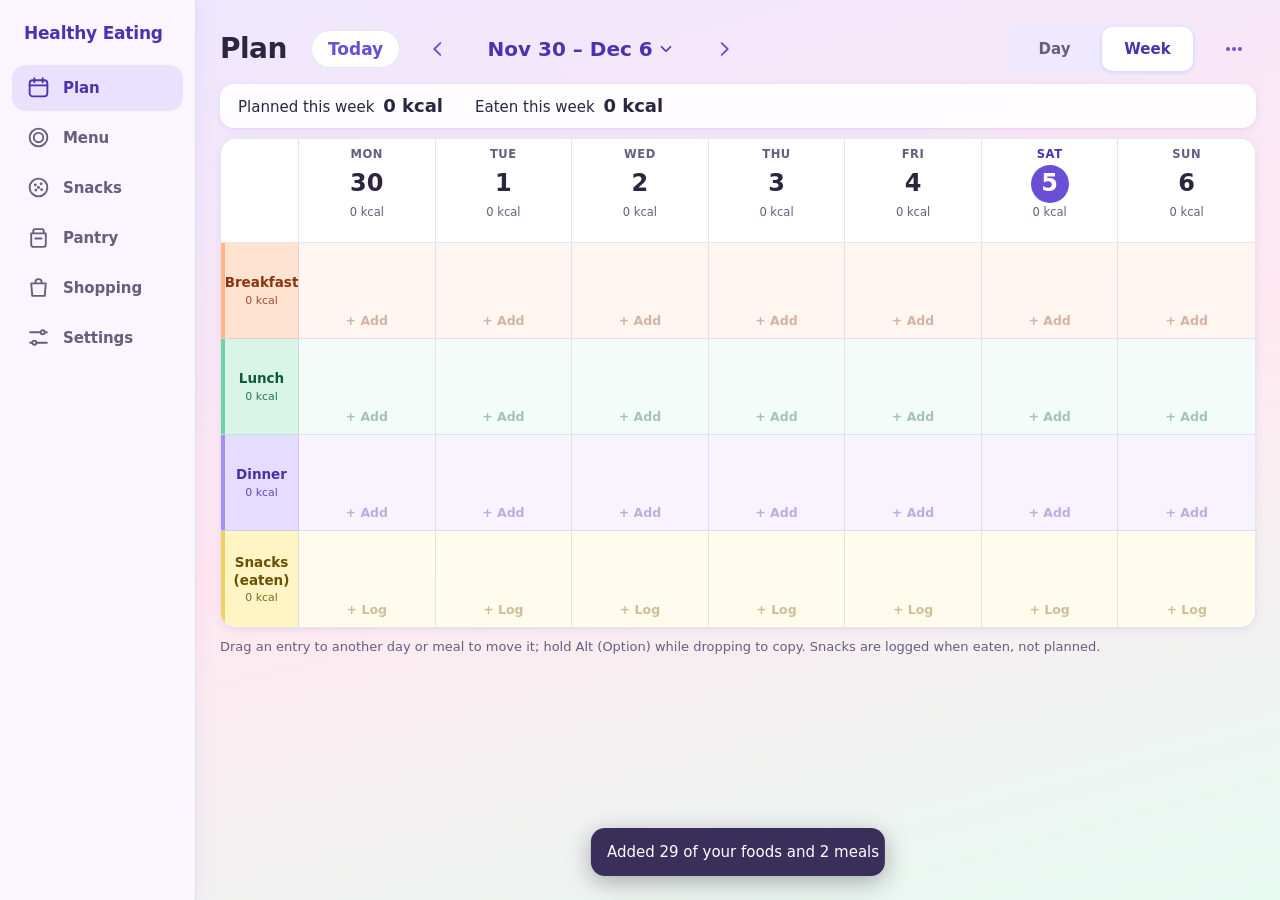
==== commit 3598f135: "laptop 1.4.0: merge phone 1.3.0 (Snacks tab, schema v4) + Snacks (eaten) grid row Merge keeps laptop" ====
--- a/index.html
+++ b/index.html
@@ -3,7 +3,7 @@
 <head>
 <meta charset="utf-8">
 <meta name="viewport" content="width=device-width, initial-scale=1, viewport-fit=cover">
-<title>Healthy Eating</title>
+<title>Healthy Eating (Laptop)</title>
 <meta name="description" content="Plan foods, track your pantry and keep a calm eye on calories.">
 <meta name="theme-color" content="#EDE7FF">
 <meta name="color-scheme" content="light">
--- a/styles.css
+++ b/styles.css
@@ -366,3 +366,132 @@
 .switch-row[aria-checked="true"] .switch { background: var(--accent); }
 .switch-row[aria-checked="true"] .switch i { transform: translateX(20px); }
 .switch-row.compact { width: auto; min-height: 44px; font-size: 13px; color: var(--muted); padding: 0 8px 0 0; }
+
+/* ===== v1.3 laptop: wide windows (>= 1000 px). Narrower windows keep the phone layout unchanged. ===== */
+.t28 { --ts: 28px; }
+@media (min-width: 1000px) {
+  :root { --side-w: 196px; }
+  body { padding-left: var(--side-w); }
+  #view { max-width: 720px; padding: 24px 24px 48px; }
+  #view.wide-week { max-width: 1400px; }
+
+  /* left sidebar instead of the bottom tab bar */
+  #tabbar { top: 0; bottom: 0; right: auto; width: var(--side-w); display: flex; flex-direction: column; gap: 4px; padding: 18px 12px; border-top: 0; border-right: .5px solid var(--line); box-shadow: 4px 0 18px rgba(106,79,214,.06); }
+  #tabbar::before { content: "Healthy Eating"; font-weight: 800; font-size: 17px; letter-spacing: -.2px; color: var(--accent-text); padding: 4px 12px 16px; }
+  #tabbar button { height: 46px; flex-direction: row; justify-content: flex-start; gap: 12px; padding: 0 14px; border-radius: 14px; font-size: 15px; }
+  #tabbar button:hover { background: var(--field); }
+  #tabbar button[aria-current="page"] { background: var(--accent-soft); }
+  #tabbar button[aria-current="page"] svg { background: none; padding: 0; border-radius: 0; }
+  #badge { position: static; margin-left: auto; }
+  #toast { bottom: 24px; left: calc(50% + var(--side-w) / 2); }
+
+  /* centered dialogs instead of bottom sheets */
+  .backdrop { align-items: center; padding: 24px; }
+  .sheet { max-width: 560px; border-radius: 20px; max-height: 86vh; box-shadow: 0 18px 60px rgba(60,40,110,.35); }
+  .sheet-foot { padding-bottom: 12px; }
+
+  /* Menu lists as a two-column card grid */
+  .menu-grid { display: grid; grid-template-columns: 1fr 1fr; gap: 10px; background: none; box-shadow: none; overflow: visible; border-radius: 0; }
+  .menu-grid .row { background: var(--card); border-radius: 16px; box-shadow: var(--shadow); }
+  .menu-grid .row::before, .menu-grid .row + .row::before { display: none; }
+  .menu-grid .row.needs { background: var(--need-bg); margin: 0; width: 100%; padding-right: 8px; }
+
+  /* Plan: week grid */
+  .plan-wide { display: flex; flex-wrap: wrap; align-items: center; gap: 10px 16px; }
+  .plan-wide > * { margin: 0 !important; flex: 0 0 100%; min-width: 0; }
+  .plan-wide > .top { display: contents; }
+  .plan-wide .top h1 { flex: 0 0 auto; order: 0; font-size: 28px; margin-right: 8px; }
+  .plan-wide > .weeknav { flex: 0 0 360px; order: 1; }
+  .plan-wide > .seg { flex: 0 0 200px; order: 2; }
+  .plan-wide .top-actions { order: 3; margin-left: auto; flex: 0 0 auto; }
+  .plan-wide > .card, .plan-wide > .note-line, .plan-wide > .wk-grid, .plan-wide > .hint, .plan-wide > .warn-banner { order: 4; }
+  .wk-bar { display: flex; gap: 32px; font-size: 15px; padding: 10px 18px; }
+  .wk-bar b { font-size: 18px; font-variant-numeric: tabular-nums; margin-left: 4px; }
+  .wk-grid { display: grid; grid-template-columns: 76px repeat(7, minmax(0, 1fr)); gap: 6px; align-items: stretch; }
+  .wg-head { background: var(--card); border-radius: 14px; box-shadow: var(--shadow); padding: 8px 4px; display: flex; flex-direction: column; align-items: center; gap: 1px; min-width: 0; }
+  .wg-head:hover { background: var(--card-solid); }
+  .wg-head b { font-size: 16px; font-weight: 800; }
+  .wg-head .dt { font-size: 12.5px; color: var(--muted); }
+  .wg-head .tt { font-size: 12.5px; font-weight: 600; font-variant-numeric: tabular-nums; color: var(--accent-text); }
+  .wg-head .tt.over { color: var(--warn-text); }
+  .wg-head.today { background: var(--accent-soft); box-shadow: 0 0 0 2px var(--accent); }
+  .wg-rowh { background: var(--slot-bg); color: var(--slot-ink); border-radius: 14px; padding: 8px 6px; display: flex; flex-direction: column; align-items: center; justify-content: center; gap: 2px; text-align: center; }
+  .wg-rowh b { font-size: 13.5px; }
+  .wg-rowh span { font-size: 11px; font-variant-numeric: tabular-nums; opacity: .85; }
+  .wg-cell { background: color-mix(in srgb, var(--slot-bg) 38%, rgba(255,255,255,.85)); border: 1px solid color-mix(in srgb, var(--slot-bd) 55%, transparent); border-radius: 14px; padding: 6px; min-height: 92px; display: flex; flex-direction: column; gap: 6px; min-width: 0; }
+  .wg-cell.drop { outline: 2px dashed var(--accent); outline-offset: -2px; background: var(--accent-soft); }
+  .gc-entry { position: relative; background: var(--card-solid); border-radius: 10px; padding: 5px 5px 5px 5px; box-shadow: var(--shadow); cursor: grab; }
+  .gc-entry.dragging { opacity: .4; }
+  .gc-entry.needs { background: var(--need-bg); border: 1.5px dashed var(--need-bd); padding: 4px 4px 5px; }
+  .gc-main { display: flex; align-items: flex-start; gap: 6px; width: 100%; text-align: left; padding-right: 24px; border-radius: 8px; }
+  .gc-main:hover .nm { color: var(--accent-text); }
+  .gc-txt { display: flex; flex-direction: column; min-width: 0; }
+  .gc-txt .nm { font-size: 13px; font-weight: 600; line-height: 1.25; overflow-wrap: anywhere; }
+  .gc-txt .nm.done { color: var(--muted); text-decoration: line-through; }
+  .gc-txt .mt { font-size: 11.5px; color: var(--muted); font-variant-numeric: tabular-nums; overflow-wrap: anywhere; }
+  .gc-check { position: absolute; top: 5px; right: 5px; width: 20px; height: 20px; border-radius: 50%; border: 2px solid var(--muted); display: grid; place-items: center; color: transparent; }
+  .gc-check svg { width: 12px; height: 12px; fill: none; stroke: currentColor; stroke-width: 3.4; stroke-linecap: round; stroke-linejoin: round; }
+  .gc-check[aria-checked="true"] { background: var(--accent); border-color: var(--accent); color: var(--accent-ink); }
+  .gc-entry .pickup { font-size: 11.5px; margin-top: 3px; }
+  .gc-entry button.pickup { min-height: 20px; padding: 1px 0; }
+  .gc-add { min-height: 28px; border-radius: 9px; border: 1px dashed color-mix(in srgb, var(--slot-bd) 80%, transparent); color: var(--slot-ink); font-size: 12.5px; font-weight: 600; opacity: .7; width: 100%; margin-top: auto; }
+  .gc-add:hover, .gc-add:focus-visible { opacity: 1; background: rgba(255,255,255,.6); }
+}
+@media (min-width: 1000px) and (max-width: 1239px) {
+  #view { padding-left: 16px; padding-right: 16px; }
+  .wk-grid { grid-template-columns: 64px repeat(7, minmax(0, 1fr)); gap: 5px; }
+  .plan-wide > .weeknav { flex-basis: 320px; }
+}
+
+/* ===== v1.3 laptop: calendar look for the week grid (overrides the block above) ===== */
+@media (min-width: 1000px) {
+  .plan-wide .top-actions { display: contents; }
+  .plan-wide .today-btn { order: 1; border: 1px solid var(--line); background: var(--card-solid); min-height: 38px; padding: 0 16px; }
+  .plan-wide > .weeknav { order: 2; flex: 0 0 330px; }
+  .plan-wide > .seg { order: 3; margin-left: auto !important; flex: 0 0 190px; }
+  .plan-wide .top-actions > .icon-btn { order: 4; }
+  .plan-wide .weeknav .range { font-size: 20px; font-weight: 700; }
+  .wk-grid { gap: 0; background: var(--card-solid); border: 1px solid var(--line); border-radius: 16px; overflow: hidden; box-shadow: var(--shadow); grid-template-columns: 78px repeat(7, minmax(0, 1fr)); }
+  .wg-corner { border-bottom: 1px solid var(--line); border-right: 1px solid var(--line); background: var(--card-solid); }
+  .wg-head { background: var(--card-solid); border-radius: 0; box-shadow: none; padding: 8px 4px 8px; gap: 0; border-bottom: 1px solid var(--line); border-right: 1px solid var(--line); }
+  .wg-head:nth-child(8) { border-right: 0; }
+  .wg-head b { font-size: 11.5px; font-weight: 700; text-transform: uppercase; letter-spacing: .6px; color: var(--muted); }
+  .wg-head .dn { font-size: 24px; font-weight: 600; line-height: 36px; width: 38px; height: 38px; border-radius: 50%; text-align: center; margin: 2px 0; }
+  .wg-head .tt { font-size: 11.5px; font-weight: 500; color: var(--muted); }
+  .wg-head.today { background: var(--card-solid); box-shadow: none; }
+  .wg-head.today b { color: var(--accent-text); }
+  .wg-head.today .dn { background: var(--accent); color: var(--accent-ink); }
+  .wg-head:hover .dn { background: var(--field); }
+  .wg-head.today:hover .dn { background: var(--accent); }
+  .wg-rowh { border-radius: 0; border-bottom: 1px solid var(--line); border-right: 1px solid var(--line); box-shadow: inset 4px 0 0 var(--slot-bd); padding-left: 10px; }
+  .wg-cell { border: 0; border-radius: 0; border-bottom: 1px solid var(--line); border-right: 1px solid var(--line); padding: 5px; gap: 4px; min-height: 96px; background: color-mix(in srgb, var(--slot-bg) 30%, rgba(255,255,255,.95)); }
+  .wg-cell:nth-child(8n) { border-right: 0; }
+  .wk-grid > :nth-last-child(-n+8) { border-bottom: 0; }
+  .wg-cell.drop { outline-offset: -3px; }
+  .gc-entry { border-radius: 999px 999px 999px 999px; border-radius: 12px; padding: 3px 4px; box-shadow: 0 1px 2px rgba(106,79,214,.14); border-left: 4px solid var(--slot-bd); }
+  .gc-entry.needs { border: 1.5px dashed var(--need-bd); border-left: 4px solid var(--need-bd); }
+  .gc-main { gap: 5px; align-items: center; padding-right: 22px; }
+  .gc-main .tile { --ts: 22px; }
+  .gc-txt .nm { font-size: 12.5px; }
+  .gc-txt .mt { font-size: 11px; }
+  .gc-check { top: 4px; right: 4px; width: 17px; height: 17px; border-width: 1.5px; }
+  .gc-check svg { width: 10px; height: 10px; }
+  .gc-add { border: 0; background: transparent; opacity: 0; min-height: 24px; }
+  .wg-cell:hover .gc-add, .gc-add:focus-visible { opacity: .9; background: rgba(255,255,255,.7); }
+  .wg-cell:not(:has(.gc-entry)) .gc-add { opacity: .35; }
+  .wk-bar { border-radius: 14px; }
+}
+
+/* ===== v1.4 laptop: snacks (eaten) row in the week grid ===== */
+.wg-head .ee { display: none; }
+@media (min-width: 1000px) {
+  .wg-head .ee { display: block; min-height: 14px; font-size: 11.5px; font-weight: 700; color: var(--accent-text); font-variant-numeric: tabular-nums; }
+  .wg-head .ee.over { color: var(--warn-text); }
+  .gc-snack { cursor: default; }
+  .gc-snack .gc-main { padding-right: 2px; }
+  .gc-snack-tot { font-size: 11.5px; font-weight: 600; color: var(--slot-ink); text-align: right; padding: 0 4px; }
+  .snack-picker .row { padding-left: 4px; }
+  .sp-main { flex: 1; min-width: 0; display: flex; align-items: center; gap: 12px; text-align: left; min-height: 48px; padding-left: 8px; border-radius: 12px; }
+  .sp-main:hover { background: var(--field); }
+  .snack-grid { grid-template-columns: repeat(auto-fill, minmax(168px, 1fr)); }
+}
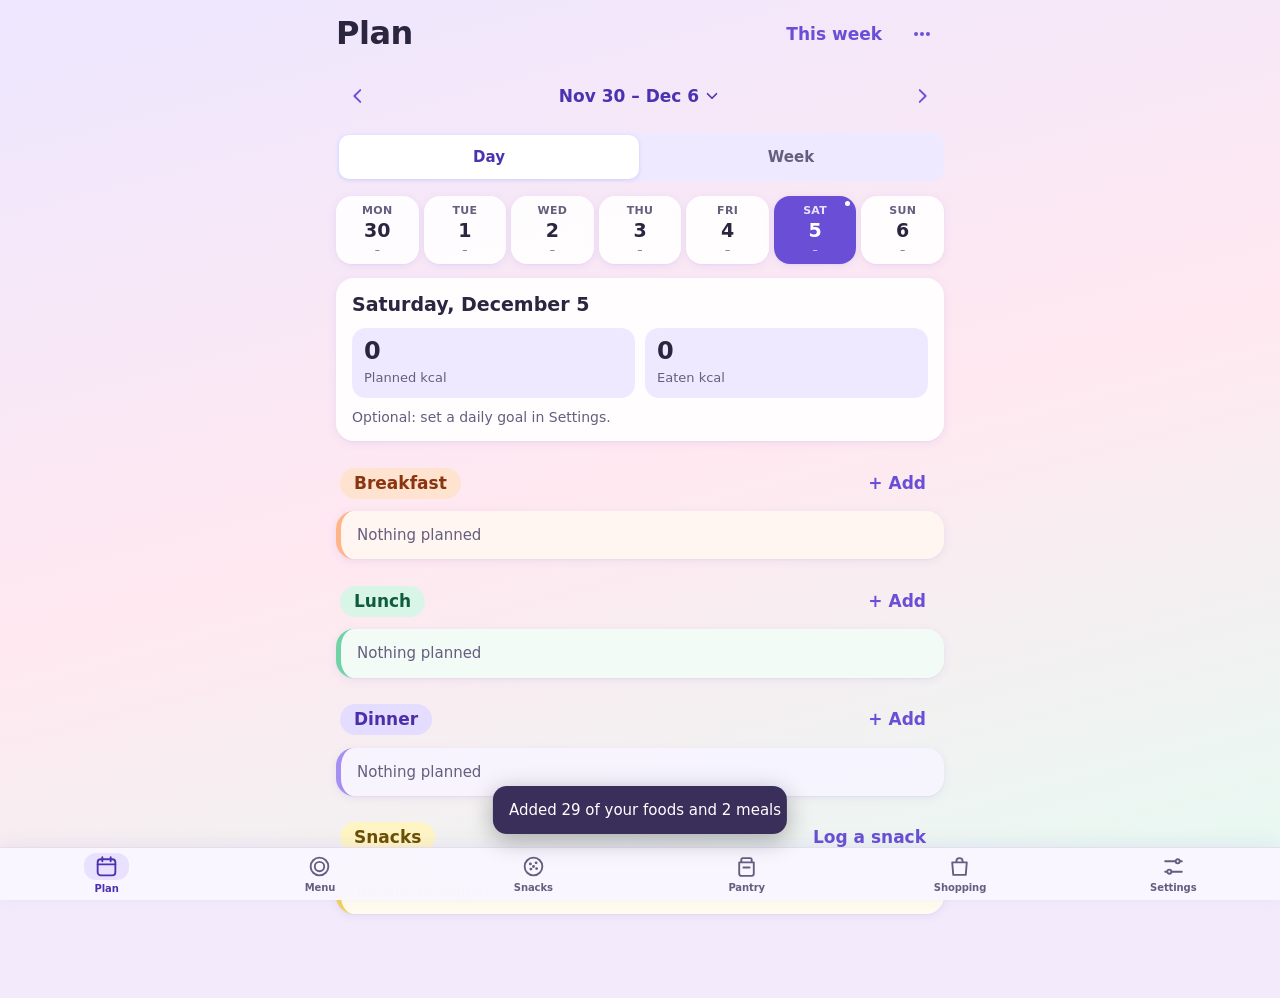
==== commit e133398f: "main: publish phone 1.3.0 (Snacks) Co-Authored-By: Claude Opus 5.5 <noreply@anthropic.com> Claude-Se" ====
--- a/index.html
+++ b/index.html
@@ -3,7 +3,7 @@
 <head>
 <meta charset="utf-8">
 <meta name="viewport" content="width=device-width, initial-scale=1, viewport-fit=cover">
-<title>Healthy Eating (Laptop)</title>
+<title>Healthy Eating</title>
 <meta name="description" content="Plan foods, track your pantry and keep a calm eye on calories.">
 <meta name="theme-color" content="#EDE7FF">
 <meta name="color-scheme" content="light">
--- a/styles.css
+++ b/styles.css
@@ -366,132 +366,3 @@
 .switch-row[aria-checked="true"] .switch { background: var(--accent); }
 .switch-row[aria-checked="true"] .switch i { transform: translateX(20px); }
 .switch-row.compact { width: auto; min-height: 44px; font-size: 13px; color: var(--muted); padding: 0 8px 0 0; }
-
-/* ===== v1.3 laptop: wide windows (>= 1000 px). Narrower windows keep the phone layout unchanged. ===== */
-.t28 { --ts: 28px; }
-@media (min-width: 1000px) {
-  :root { --side-w: 196px; }
-  body { padding-left: var(--side-w); }
-  #view { max-width: 720px; padding: 24px 24px 48px; }
-  #view.wide-week { max-width: 1400px; }
-
-  /* left sidebar instead of the bottom tab bar */
-  #tabbar { top: 0; bottom: 0; right: auto; width: var(--side-w); display: flex; flex-direction: column; gap: 4px; padding: 18px 12px; border-top: 0; border-right: .5px solid var(--line); box-shadow: 4px 0 18px rgba(106,79,214,.06); }
-  #tabbar::before { content: "Healthy Eating"; font-weight: 800; font-size: 17px; letter-spacing: -.2px; color: var(--accent-text); padding: 4px 12px 16px; }
-  #tabbar button { height: 46px; flex-direction: row; justify-content: flex-start; gap: 12px; padding: 0 14px; border-radius: 14px; font-size: 15px; }
-  #tabbar button:hover { background: var(--field); }
-  #tabbar button[aria-current="page"] { background: var(--accent-soft); }
-  #tabbar button[aria-current="page"] svg { background: none; padding: 0; border-radius: 0; }
-  #badge { position: static; margin-left: auto; }
-  #toast { bottom: 24px; left: calc(50% + var(--side-w) / 2); }
-
-  /* centered dialogs instead of bottom sheets */
-  .backdrop { align-items: center; padding: 24px; }
-  .sheet { max-width: 560px; border-radius: 20px; max-height: 86vh; box-shadow: 0 18px 60px rgba(60,40,110,.35); }
-  .sheet-foot { padding-bottom: 12px; }
-
-  /* Menu lists as a two-column card grid */
-  .menu-grid { display: grid; grid-template-columns: 1fr 1fr; gap: 10px; background: none; box-shadow: none; overflow: visible; border-radius: 0; }
-  .menu-grid .row { background: var(--card); border-radius: 16px; box-shadow: var(--shadow); }
-  .menu-grid .row::before, .menu-grid .row + .row::before { display: none; }
-  .menu-grid .row.needs { background: var(--need-bg); margin: 0; width: 100%; padding-right: 8px; }
-
-  /* Plan: week grid */
-  .plan-wide { display: flex; flex-wrap: wrap; align-items: center; gap: 10px 16px; }
-  .plan-wide > * { margin: 0 !important; flex: 0 0 100%; min-width: 0; }
-  .plan-wide > .top { display: contents; }
-  .plan-wide .top h1 { flex: 0 0 auto; order: 0; font-size: 28px; margin-right: 8px; }
-  .plan-wide > .weeknav { flex: 0 0 360px; order: 1; }
-  .plan-wide > .seg { flex: 0 0 200px; order: 2; }
-  .plan-wide .top-actions { order: 3; margin-left: auto; flex: 0 0 auto; }
-  .plan-wide > .card, .plan-wide > .note-line, .plan-wide > .wk-grid, .plan-wide > .hint, .plan-wide > .warn-banner { order: 4; }
-  .wk-bar { display: flex; gap: 32px; font-size: 15px; padding: 10px 18px; }
-  .wk-bar b { font-size: 18px; font-variant-numeric: tabular-nums; margin-left: 4px; }
-  .wk-grid { display: grid; grid-template-columns: 76px repeat(7, minmax(0, 1fr)); gap: 6px; align-items: stretch; }
-  .wg-head { background: var(--card); border-radius: 14px; box-shadow: var(--shadow); padding: 8px 4px; display: flex; flex-direction: column; align-items: center; gap: 1px; min-width: 0; }
-  .wg-head:hover { background: var(--card-solid); }
-  .wg-head b { font-size: 16px; font-weight: 800; }
-  .wg-head .dt { font-size: 12.5px; color: var(--muted); }
-  .wg-head .tt { font-size: 12.5px; font-weight: 600; font-variant-numeric: tabular-nums; color: var(--accent-text); }
-  .wg-head .tt.over { color: var(--warn-text); }
-  .wg-head.today { background: var(--accent-soft); box-shadow: 0 0 0 2px var(--accent); }
-  .wg-rowh { background: var(--slot-bg); color: var(--slot-ink); border-radius: 14px; padding: 8px 6px; display: flex; flex-direction: column; align-items: center; justify-content: center; gap: 2px; text-align: center; }
-  .wg-rowh b { font-size: 13.5px; }
-  .wg-rowh span { font-size: 11px; font-variant-numeric: tabular-nums; opacity: .85; }
-  .wg-cell { background: color-mix(in srgb, var(--slot-bg) 38%, rgba(255,255,255,.85)); border: 1px solid color-mix(in srgb, var(--slot-bd) 55%, transparent); border-radius: 14px; padding: 6px; min-height: 92px; display: flex; flex-direction: column; gap: 6px; min-width: 0; }
-  .wg-cell.drop { outline: 2px dashed var(--accent); outline-offset: -2px; background: var(--accent-soft); }
-  .gc-entry { position: relative; background: var(--card-solid); border-radius: 10px; padding: 5px 5px 5px 5px; box-shadow: var(--shadow); cursor: grab; }
-  .gc-entry.dragging { opacity: .4; }
-  .gc-entry.needs { background: var(--need-bg); border: 1.5px dashed var(--need-bd); padding: 4px 4px 5px; }
-  .gc-main { display: flex; align-items: flex-start; gap: 6px; width: 100%; text-align: left; padding-right: 24px; border-radius: 8px; }
-  .gc-main:hover .nm { color: var(--accent-text); }
-  .gc-txt { display: flex; flex-direction: column; min-width: 0; }
-  .gc-txt .nm { font-size: 13px; font-weight: 600; line-height: 1.25; overflow-wrap: anywhere; }
-  .gc-txt .nm.done { color: var(--muted); text-decoration: line-through; }
-  .gc-txt .mt { font-size: 11.5px; color: var(--muted); font-variant-numeric: tabular-nums; overflow-wrap: anywhere; }
-  .gc-check { position: absolute; top: 5px; right: 5px; width: 20px; height: 20px; border-radius: 50%; border: 2px solid var(--muted); display: grid; place-items: center; color: transparent; }
-  .gc-check svg { width: 12px; height: 12px; fill: none; stroke: currentColor; stroke-width: 3.4; stroke-linecap: round; stroke-linejoin: round; }
-  .gc-check[aria-checked="true"] { background: var(--accent); border-color: var(--accent); color: var(--accent-ink); }
-  .gc-entry .pickup { font-size: 11.5px; margin-top: 3px; }
-  .gc-entry button.pickup { min-height: 20px; padding: 1px 0; }
-  .gc-add { min-height: 28px; border-radius: 9px; border: 1px dashed color-mix(in srgb, var(--slot-bd) 80%, transparent); color: var(--slot-ink); font-size: 12.5px; font-weight: 600; opacity: .7; width: 100%; margin-top: auto; }
-  .gc-add:hover, .gc-add:focus-visible { opacity: 1; background: rgba(255,255,255,.6); }
-}
-@media (min-width: 1000px) and (max-width: 1239px) {
-  #view { padding-left: 16px; padding-right: 16px; }
-  .wk-grid { grid-template-columns: 64px repeat(7, minmax(0, 1fr)); gap: 5px; }
-  .plan-wide > .weeknav { flex-basis: 320px; }
-}
-
-/* ===== v1.3 laptop: calendar look for the week grid (overrides the block above) ===== */
-@media (min-width: 1000px) {
-  .plan-wide .top-actions { display: contents; }
-  .plan-wide .today-btn { order: 1; border: 1px solid var(--line); background: var(--card-solid); min-height: 38px; padding: 0 16px; }
-  .plan-wide > .weeknav { order: 2; flex: 0 0 330px; }
-  .plan-wide > .seg { order: 3; margin-left: auto !important; flex: 0 0 190px; }
-  .plan-wide .top-actions > .icon-btn { order: 4; }
-  .plan-wide .weeknav .range { font-size: 20px; font-weight: 700; }
-  .wk-grid { gap: 0; background: var(--card-solid); border: 1px solid var(--line); border-radius: 16px; overflow: hidden; box-shadow: var(--shadow); grid-template-columns: 78px repeat(7, minmax(0, 1fr)); }
-  .wg-corner { border-bottom: 1px solid var(--line); border-right: 1px solid var(--line); background: var(--card-solid); }
-  .wg-head { background: var(--card-solid); border-radius: 0; box-shadow: none; padding: 8px 4px 8px; gap: 0; border-bottom: 1px solid var(--line); border-right: 1px solid var(--line); }
-  .wg-head:nth-child(8) { border-right: 0; }
-  .wg-head b { font-size: 11.5px; font-weight: 700; text-transform: uppercase; letter-spacing: .6px; color: var(--muted); }
-  .wg-head .dn { font-size: 24px; font-weight: 600; line-height: 36px; width: 38px; height: 38px; border-radius: 50%; text-align: center; margin: 2px 0; }
-  .wg-head .tt { font-size: 11.5px; font-weight: 500; color: var(--muted); }
-  .wg-head.today { background: var(--card-solid); box-shadow: none; }
-  .wg-head.today b { color: var(--accent-text); }
-  .wg-head.today .dn { background: var(--accent); color: var(--accent-ink); }
-  .wg-head:hover .dn { background: var(--field); }
-  .wg-head.today:hover .dn { background: var(--accent); }
-  .wg-rowh { border-radius: 0; border-bottom: 1px solid var(--line); border-right: 1px solid var(--line); box-shadow: inset 4px 0 0 var(--slot-bd); padding-left: 10px; }
-  .wg-cell { border: 0; border-radius: 0; border-bottom: 1px solid var(--line); border-right: 1px solid var(--line); padding: 5px; gap: 4px; min-height: 96px; background: color-mix(in srgb, var(--slot-bg) 30%, rgba(255,255,255,.95)); }
-  .wg-cell:nth-child(8n) { border-right: 0; }
-  .wk-grid > :nth-last-child(-n+8) { border-bottom: 0; }
-  .wg-cell.drop { outline-offset: -3px; }
-  .gc-entry { border-radius: 999px 999px 999px 999px; border-radius: 12px; padding: 3px 4px; box-shadow: 0 1px 2px rgba(106,79,214,.14); border-left: 4px solid var(--slot-bd); }
-  .gc-entry.needs { border: 1.5px dashed var(--need-bd); border-left: 4px solid var(--need-bd); }
-  .gc-main { gap: 5px; align-items: center; padding-right: 22px; }
-  .gc-main .tile { --ts: 22px; }
-  .gc-txt .nm { font-size: 12.5px; }
-  .gc-txt .mt { font-size: 11px; }
-  .gc-check { top: 4px; right: 4px; width: 17px; height: 17px; border-width: 1.5px; }
-  .gc-check svg { width: 10px; height: 10px; }
-  .gc-add { border: 0; background: transparent; opacity: 0; min-height: 24px; }
-  .wg-cell:hover .gc-add, .gc-add:focus-visible { opacity: .9; background: rgba(255,255,255,.7); }
-  .wg-cell:not(:has(.gc-entry)) .gc-add { opacity: .35; }
-  .wk-bar { border-radius: 14px; }
-}
-
-/* ===== v1.4 laptop: snacks (eaten) row in the week grid ===== */
-.wg-head .ee { display: none; }
-@media (min-width: 1000px) {
-  .wg-head .ee { display: block; min-height: 14px; font-size: 11.5px; font-weight: 700; color: var(--accent-text); font-variant-numeric: tabular-nums; }
-  .wg-head .ee.over { color: var(--warn-text); }
-  .gc-snack { cursor: default; }
-  .gc-snack .gc-main { padding-right: 2px; }
-  .gc-snack-tot { font-size: 11.5px; font-weight: 600; color: var(--slot-ink); text-align: right; padding: 0 4px; }
-  .snack-picker .row { padding-left: 4px; }
-  .sp-main { flex: 1; min-width: 0; display: flex; align-items: center; gap: 12px; text-align: left; min-height: 48px; padding-left: 8px; border-radius: 12px; }
-  .sp-main:hover { background: var(--field); }
-  .snack-grid { grid-template-columns: repeat(auto-fill, minmax(168px, 1fr)); }
-}
